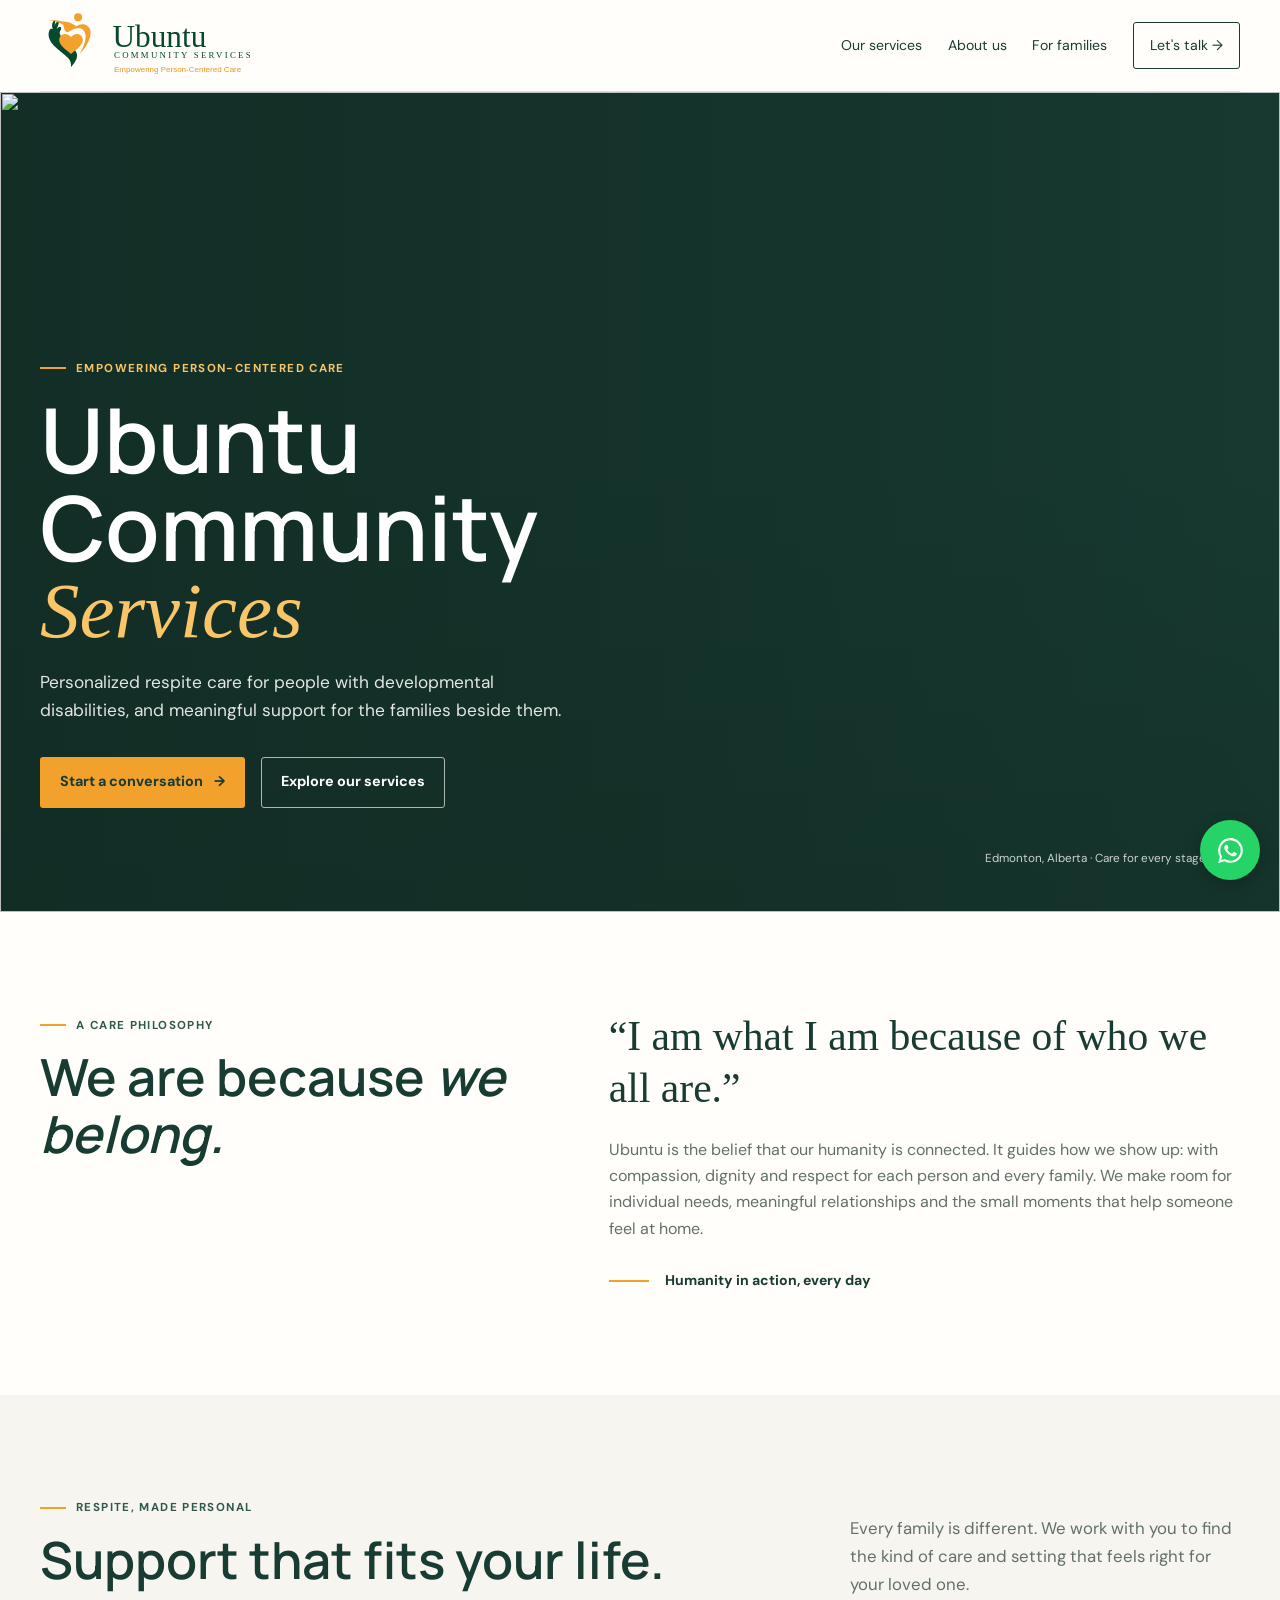
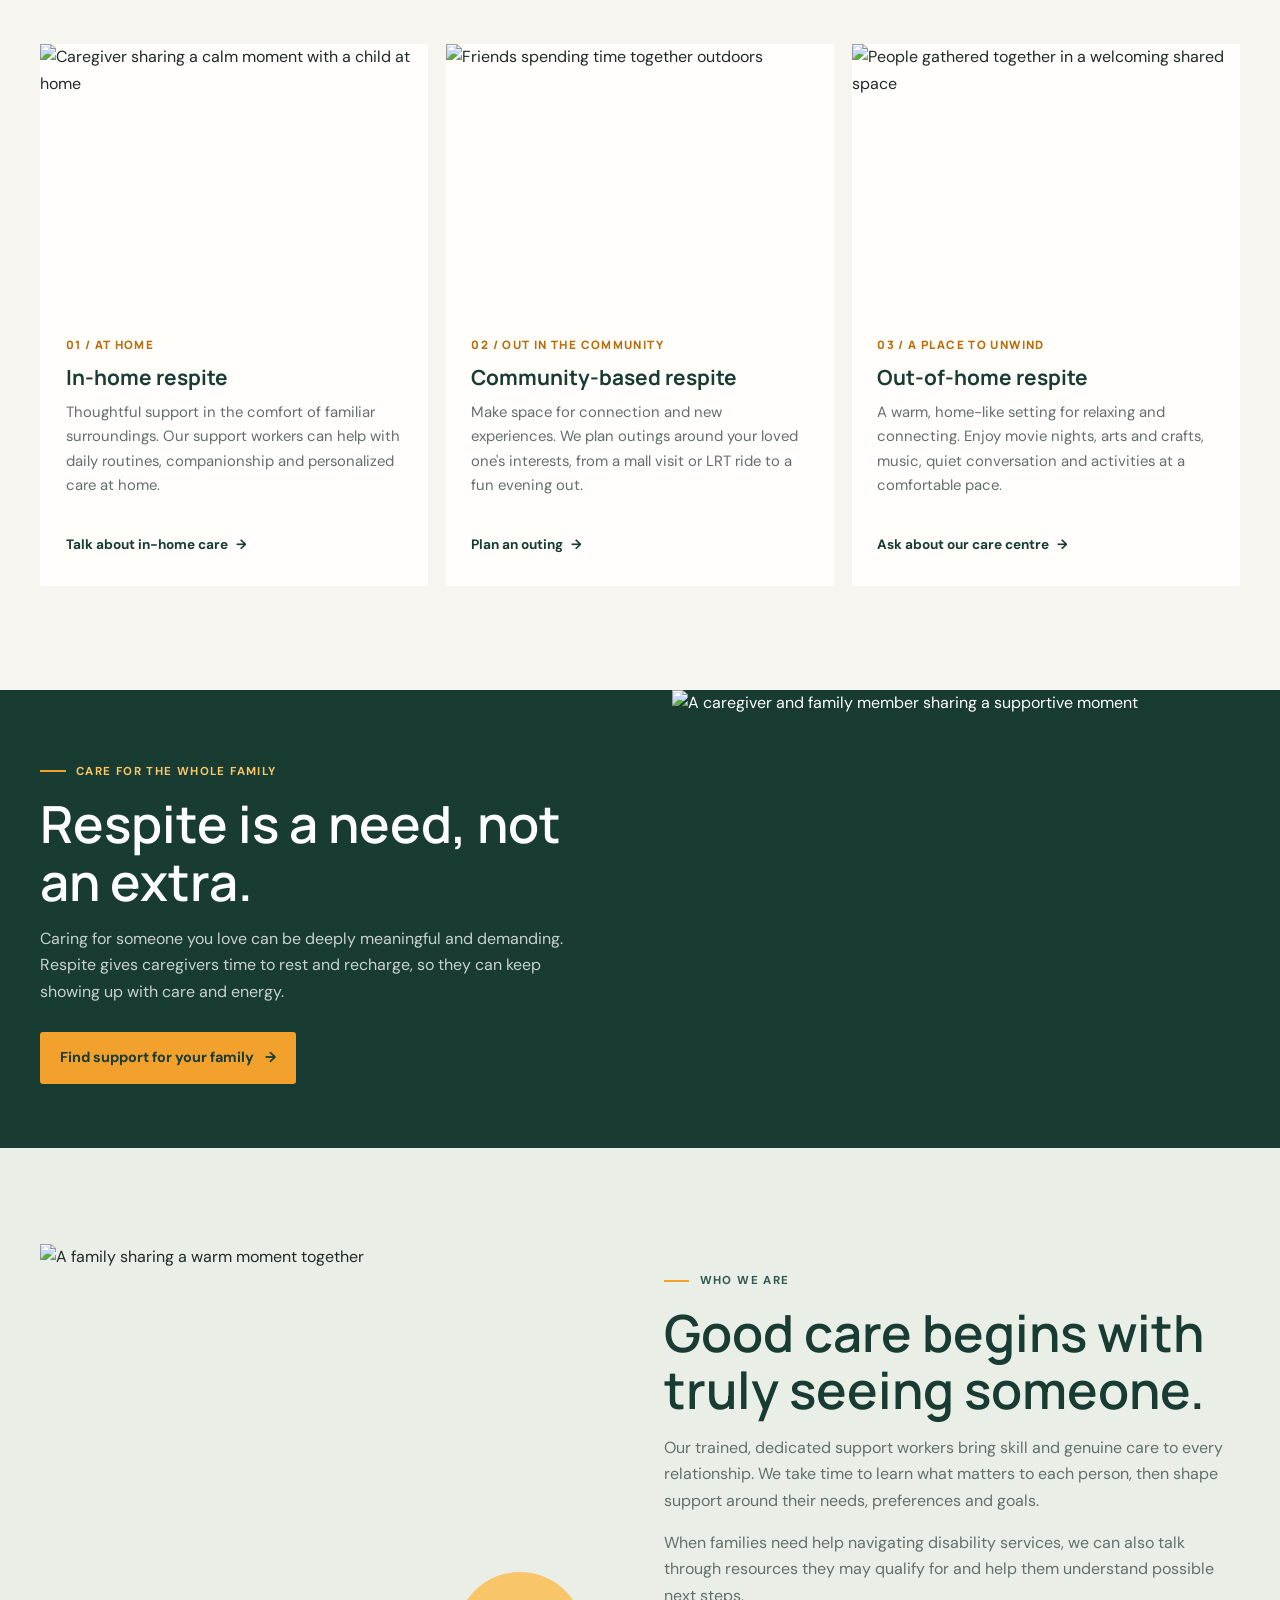
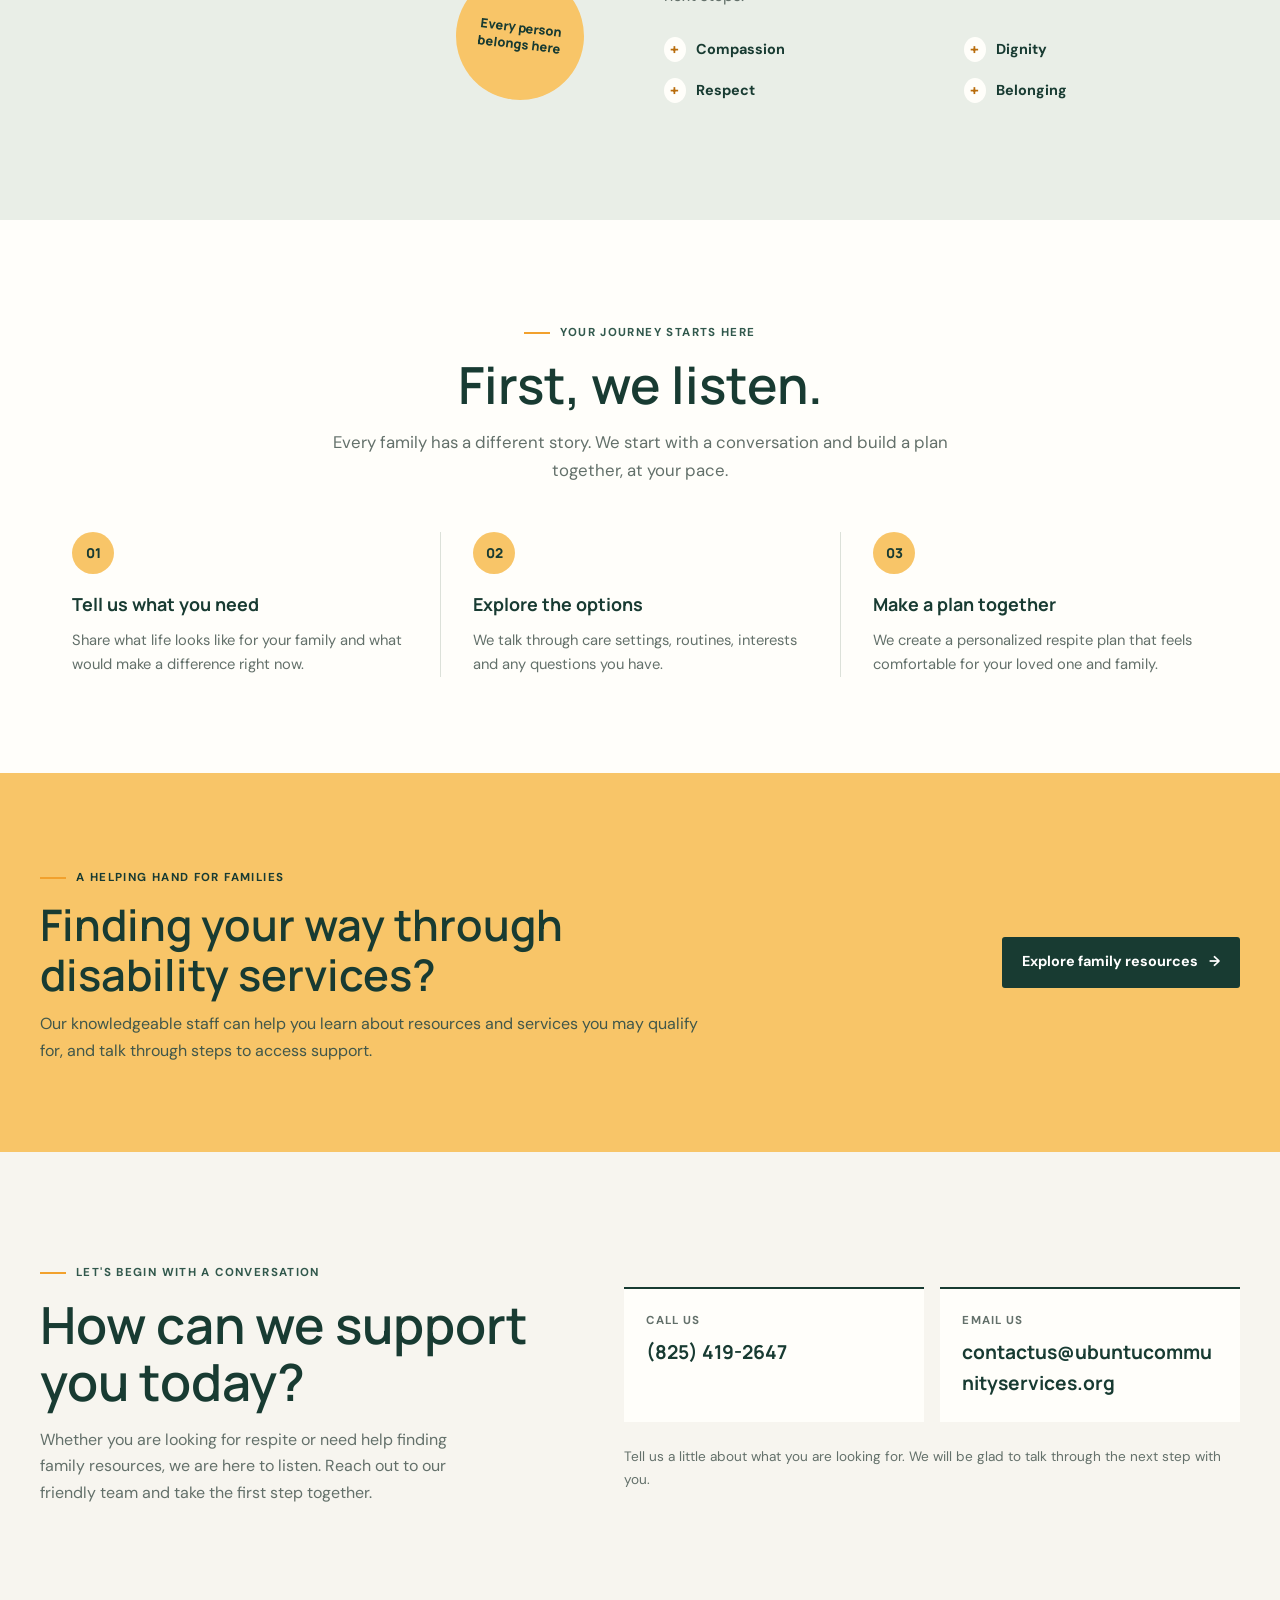
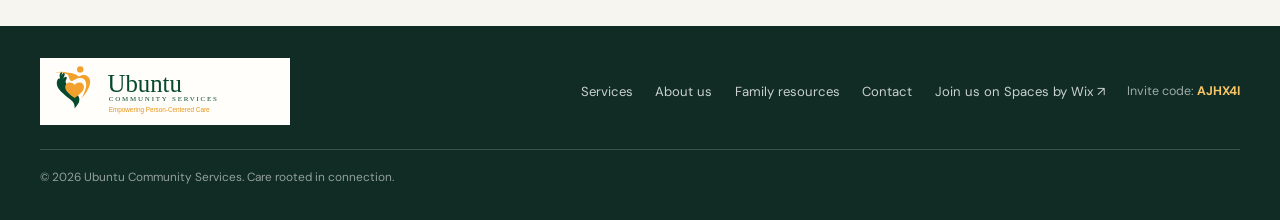
==== index.html @ 52aab772 "Updated pages & about us" ====
<!doctype html>
<html lang="en">
<head>
  <meta charset="utf-8">
  <meta name="viewport" content="width=device-width, initial-scale=1">
  <meta name="theme-color" content="#183b32">
  <meta name="description" content="Compassionate, personalized respite care for people with developmental disabilities and the families who support them. Edmonton, Alberta.">
  <title>Ubuntu Community Services | Humanity in Action</title>
  <link rel="preconnect" href="https://fonts.googleapis.com">
  <link rel="preconnect" href="https://fonts.gstatic.com" crossorigin>
  <link href="https://fonts.googleapis.com/css2?family=DM+Sans:wght@400;500;600;700&family=Manrope:wght@400;500;600;700;800&display=swap" rel="stylesheet">
  <style>
    :root {
      color-scheme: light;
      --forest: #183b32;
      --forest-soft: #31584c;
      --paper: #f7f5ef;
      --white: #fffefa;
      --ink: #202b26;
      --muted: #63706a;
      --line: #dce1d9;
      --coral: #f2a12d;
      --coral-dark: #b96d0b;
      --lime: #f8c568;
      --serif: Georgia, 'Times New Roman', serif;
      --sans: 'DM Sans', sans-serif;
      --display: 'Manrope', sans-serif;
    }

    *, *::before, *::after { box-sizing: border-box; }
    html { scroll-behavior: smooth; scroll-padding-top: 6rem; }
    body { margin: 0; background: var(--paper); color: var(--ink); font-family: var(--sans); font-size: 16px; line-height: 1.65; }
    img { display: block; width: 100%; }
    a { color: inherit; }
    button, a { -webkit-tap-highlight-color: transparent; }
    button { font: inherit; }
    :focus-visible { outline: 3px solid var(--coral); outline-offset: 4px; }
    .skip-link { position: fixed; z-index: 20; top: 1rem; left: 1rem; padding: .7rem 1rem; transform: translateY(-160%); background: var(--white); color: var(--forest); }
    .skip-link:focus { transform: translateY(0); }
    .wrap { width: min(1200px, calc(100% - 3rem)); margin-inline: auto; }
    .eyebrow { display: inline-flex; align-items: center; gap: .65rem; color: var(--forest-soft); font-size: .72rem; font-weight: 700; letter-spacing: .12em; text-transform: uppercase; }
    .eyebrow::before { width: 1.6rem; height: 2px; background: var(--coral); content: ''; }
    .section-title { max-width: 760px; margin: .85rem 0 1rem; color: var(--forest); font-family: var(--display); font-size: clamp(2rem, 4vw, 3.35rem); font-weight: 600; line-height: 1.12; }
    .section-intro { max-width: 640px; margin: 0; color: var(--muted); font-size: 1.05rem; }

    .site-header { position: relative; z-index: 5; background: var(--white); color: var(--forest); }
    .header-inner { display: flex; min-height: 92px; align-items: center; justify-content: space-between; gap: 2rem; border-bottom: 1px solid var(--line); }
    .brand { display: inline-flex; align-items: center; color: var(--forest); text-decoration: none; }
    .brand-logo { display: block; width: min(290px, 42vw); height: auto; }
    .nav { display: flex; align-items: center; gap: clamp(1rem, 2vw, 2rem); }
    .nav a { color: var(--forest); font-size: .88rem; text-decoration: none; transition: color .2s ease; }
    .nav a:hover { color: var(--coral-dark); }
    .nav .nav-cta { padding: .68rem 1rem; border: 1px solid var(--forest); border-radius: 3px; color: var(--forest); }
    .nav .nav-cta:hover { border-color: var(--coral-dark); color: var(--coral-dark); }
    .menu-toggle { display: none; width: 44px; height: 44px; border: 1px solid var(--forest); border-radius: 3px; background: transparent; color: var(--forest); cursor: pointer; }

    .hero { position: relative; display: flex; min-height: 720px; min-height: min(820px, 100svh); align-items: flex-end; overflow: hidden; background: var(--forest); color: white; }
    .hero::before { position: absolute; inset: 0; background: linear-gradient(90deg, rgb(17 43 35 / 82%) 0%, rgb(17 43 35 / 53%) 48%, rgb(17 43 35 / 12%) 100%), linear-gradient(0deg, rgb(17 43 35 / 38%), transparent 55%); content: ''; }
    .hero-image { position: absolute; inset: 0; width: 100%; height: 100%; object-fit: cover; object-position: center 38%; }
    .hero-content { position: relative; z-index: 1; width: min(1200px, calc(100% - 3rem)); margin: 0 auto; padding: 11rem 0 6.5rem; }
    .hero .eyebrow { color: var(--lime); }
    .hero h1 { max-width: 790px; margin: 1.05rem 0 1.1rem; font-family: var(--display); font-size: clamp(3.2rem, 7vw, 6.5rem); font-weight: 600; line-height: .99; }
    .hero h1 span { display: block; color: var(--lime); font-family: var(--serif); font-size: .88em; font-weight: 400; font-style: italic; }
    .hero-copy { max-width: 525px; margin: 0; color: rgb(255 255 255 / 88%); font-size: 1.08rem; }
    .hero-actions { display: flex; flex-wrap: wrap; align-items: center; gap: 1rem; margin-top: 2rem; }
    .button { display: inline-flex; min-height: 50px; align-items: center; justify-content: center; gap: .65rem; padding: .8rem 1.2rem; border: 1px solid transparent; border-radius: 3px; font-size: .9rem; font-weight: 700; text-decoration: none; transition: background .2s ease, color .2s ease, border-color .2s ease, transform .2s ease; }
    .button:hover { transform: translateY(-2px); }
    .button-primary { background: var(--coral); color: var(--forest); }
    .button-primary:hover { background: var(--coral-dark); }
    .button-outline { border-color: rgb(255 255 255 / 65%); color: white; }
    .button-outline:hover { border-color: var(--lime); color: var(--lime); }
    .button-dark { background: var(--forest); color: white; }
    .button-dark:hover { background: var(--forest-soft); }
    .hero-note { position: absolute; right: max(1.5rem, calc((100vw - 1200px) / 2)); bottom: 2rem; z-index: 1; color: rgb(255 255 255 / 78%); font-size: .73rem; }

    .belief { padding: 6rem 0 5.5rem; background: var(--white); }
    .belief-grid { display: grid; grid-template-columns: .85fr 1.15fr; align-items: start; gap: clamp(3rem, 8vw, 8rem); }
    .belief-quote { margin: .2rem 0 0; color: var(--forest); font-family: var(--serif); font-size: clamp(1.8rem, 3.25vw, 3rem); line-height: 1.24; }
    .belief-quote em { color: var(--coral-dark); font-weight: 400; }
    .belief-copy { margin: 1.4rem 0 0; color: var(--muted); }
    .belief-copy strong { color: var(--forest); }
    .belief-aside { display: flex; align-items: center; gap: 1rem; margin-top: 1.7rem; color: var(--forest); font-size: .88rem; font-weight: 700; }
    .belief-aside::before { width: 2.5rem; height: 2px; background: var(--coral); content: ''; }

    .services { padding: 6rem 0 6.5rem; }
    .services-heading { display: flex; align-items: end; justify-content: space-between; gap: 2rem; margin-bottom: 2.5rem; }
    .services-heading .section-intro { max-width: 390px; padding-bottom: .35rem; }
    .service-grid { display: grid; grid-template-columns: repeat(3, 1fr); gap: 1.1rem; }
    .service { overflow: hidden; background: var(--white); }
    .service-image { height: 260px; object-fit: cover; }
    .service-content { padding: 1.65rem 1.6rem 1.8rem; }
    .service-number { color: var(--coral-dark); font-family: var(--display); font-size: .72rem; font-weight: 800; letter-spacing: .12em; }
    .service h3 { margin: .45rem 0 .6rem; color: var(--forest); font-family: var(--display); font-size: 1.3rem; line-height: 1.25; }
    .service p { min-height: 7.2rem; margin: 0; color: var(--muted); font-size: .93rem; }
    .service-link { display: inline-flex; align-items: center; gap: .5rem; margin-top: 1.2rem; color: var(--forest); font-size: .85rem; font-weight: 700; text-decoration: none; }
    .service-link:hover { color: var(--coral-dark); }

    .caregiver-band { position: relative; overflow: hidden; background: var(--forest); color: white; }
    .caregiver-grid { display: grid; min-height: 380px; grid-template-columns: 1fr 1fr; align-items: center; gap: 4rem; }
    .caregiver-copy { padding: 4rem 0; }
    .caregiver-copy .eyebrow { color: var(--lime); }
    .caregiver-copy h2 { max-width: 560px; margin: .9rem 0 1rem; font-family: var(--display); font-size: clamp(2rem, 4vw, 3.2rem); font-weight: 600; line-height: 1.12; }
    .caregiver-copy p { max-width: 525px; color: rgb(255 255 255 / 77%); }
    .caregiver-copy .button { margin-top: .7rem; }
    .caregiver-image { height: 100%; min-height: 380px; object-fit: cover; object-position: center; }

    .approach { padding: 6rem 0; background: #e9eee7; }
    .approach-grid { display: grid; grid-template-columns: .95fr 1.05fr; align-items: center; gap: clamp(3rem, 8vw, 7rem); }
    .approach-image-wrap { position: relative; min-height: 480px; }
    .approach-image { position: absolute; inset: 0; height: 100%; object-fit: cover; }
    .approach-stamp { position: absolute; right: -1.4rem; bottom: 1.5rem; display: grid; width: 128px; aspect-ratio: 1; place-items: center; border-radius: 50%; background: var(--lime); color: var(--forest); text-align: center; font-family: var(--display); font-size: .8rem; font-weight: 800; line-height: 1.35; transform: rotate(7deg); }
    .approach-copy > p { color: var(--muted); }
    .values-list { display: grid; grid-template-columns: 1fr 1fr; gap: 1rem 1.5rem; margin: 1.75rem 0 0; padding: 0; list-style: none; }
    .values-list li { display: flex; align-items: center; gap: .65rem; color: var(--forest); font-size: .9rem; font-weight: 700; }
    .values-list li::before { display: grid; width: 22px; aspect-ratio: 1; flex: 0 0 22px; place-items: center; border-radius: 50%; background: var(--white); color: var(--coral-dark); content: '+'; font-size: .95rem; }

    .journey { padding: 6rem 0; background: var(--white); }
    .journey-heading { max-width: 660px; margin: 0 auto 3rem; text-align: center; }
    .journey-heading .eyebrow { justify-content: center; }
    .journey-heading .section-title, .journey-heading .section-intro { margin-inline: auto; }
    .steps { display: grid; grid-template-columns: repeat(3, 1fr); }
    .step { padding: 0 2rem; border-left: 1px solid var(--line); }
    .step:first-child { border-left: 0; }
    .step-number { display: grid; width: 42px; aspect-ratio: 1; place-items: center; border-radius: 50%; background: var(--lime); color: var(--forest); font-family: var(--display); font-size: .85rem; font-weight: 800; }
    .step h3 { margin: 1rem 0 .5rem; color: var(--forest); font-family: var(--display); font-size: 1.12rem; }
    .step p { margin: 0; color: var(--muted); font-size: .92rem; }

    .resources { padding: 5.5rem 0; background: var(--lime); }
    .resources-inner { display: grid; grid-template-columns: 1fr auto; align-items: center; gap: 3rem; }
    .resources .eyebrow { color: var(--forest); }
    .resources h2 { max-width: 670px; margin: .8rem 0 .65rem; color: var(--forest); font-family: var(--display); font-size: clamp(1.9rem, 3.4vw, 2.8rem); font-weight: 600; line-height: 1.16; }
    .resources p { max-width: 680px; margin: 0; color: #41574a; }
    .resources .button { white-space: nowrap; background: var(--forest); color: white; }
    .resources .button:hover { background: var(--forest-soft); }

    .contact { padding: 6.5rem 0; background: var(--paper); }
    .contact-grid { display: grid; grid-template-columns: .9fr 1.1fr; gap: 5rem; }
    .contact-copy p { max-width: 430px; color: var(--muted); }
    .contact-copy .section-title { max-width: 530px; }
    .contact-details { display: grid; grid-template-columns: 1fr 1fr; gap: 1rem; align-content: center; }
    .contact-item { padding: 1.4rem; border-top: 2px solid var(--forest); background: var(--white); }
    .contact-item span { display: block; margin-bottom: .4rem; color: var(--muted); font-size: .72rem; font-weight: 700; letter-spacing: .1em; text-transform: uppercase; }
    .contact-item a { color: var(--forest); font-family: var(--display); font-size: clamp(1rem, 2vw, 1.2rem); font-weight: 700; text-decoration: none; overflow-wrap: anywhere; }
    .contact-item a:hover { color: var(--coral-dark); }
    .contact-note { grid-column: 1 / -1; margin: .5rem 0 0; color: var(--muted); font-size: .85rem; }

    .whatsapp-float { position: fixed; right: max(1.25rem, env(safe-area-inset-right)); bottom: max(1.25rem, env(safe-area-inset-bottom)); z-index: 10; display: grid; width: 60px; aspect-ratio: 1; place-items: center; border-radius: 50%; background: #25d366; color: #fff; box-shadow: 0 4px 16px rgb(0 0 0 / 22%); transition: transform .2s ease, background .2s ease; }
    .whatsapp-float:hover { transform: translateY(-3px); background: #1fb85a; }
    .whatsapp-float svg { width: 31px; height: 31px; }

    .footer { padding: 2rem 0; background: #102c25; color: rgb(255 255 255 / 78%); }
    .footer-inner { display: flex; align-items: center; justify-content: space-between; gap: 2rem; }
    .footer .brand-logo { width: 250px; padding: 5px 10px; background: var(--white); }
    .footer-links { display: flex; flex-wrap: wrap; gap: 1.4rem; }
    .footer-links a { color: rgb(255 255 255 / 78%); font-size: .82rem; text-decoration: none; }
    .footer-links a:hover { color: var(--lime); }
    .invite-code { color: rgb(255 255 255 / 60%); font-size: .78rem; }
    .invite-code strong { color: var(--lime); font-weight: 700; }
    .copyright { margin: 1.5rem 0 0; padding-top: 1.1rem; border-top: 1px solid rgb(255 255 255 / 18%); color: rgb(255 255 255 / 55%); font-size: .74rem; }

    @media (max-width: 850px) {
      .header-inner { min-height: 76px; }
      .brand-logo { width: min(250px, 65vw); }
      .menu-toggle { display: inline-grid; place-items: center; }
      .nav { position: absolute; top: 76px; right: 1.5rem; left: 1.5rem; display: none; align-items: stretch; gap: 0; padding: .5rem 1rem; background: var(--forest); box-shadow: 0 14px 25px rgb(0 0 0 / 20%); }
      .nav.is-open { display: flex; flex-direction: column; }
      .nav a { padding: .85rem .35rem; border-bottom: 1px solid rgb(255 255 255 / 14%); color: rgb(255 255 255 / 90%); }
      .nav .nav-cta { margin: .7rem 0; border-color: rgb(255 255 255 / 60%); color: var(--white); text-align: center; }
      .hero { min-height: 690px; min-height: min(780px, 92svh); }
      .hero::before { background: linear-gradient(90deg, rgb(17 43 35 / 78%) 0%, rgb(17 43 35 / 40%) 100%), linear-gradient(0deg, rgb(17 43 35 / 46%), transparent 68%); }
      .belief-grid, .approach-grid, .contact-grid { grid-template-columns: 1fr; gap: 2.5rem; }
      .belief { padding: 4.5rem 0; }
      .service-image { height: 210px; }
      .service-content { padding: 1.25rem; }
      .service p { min-height: 9rem; }
      .caregiver-grid { gap: 2.5rem; }
      .approach-image-wrap { min-height: 420px; margin-right: 1rem; }
      .resources-inner { grid-template-columns: 1fr; gap: 1.5rem; }
      .resources .button { justify-self: start; }
      .contact-grid { gap: 1.2rem; }
    }
    @media (max-width: 620px) {
      .wrap, .hero-content { width: min(100% - 2rem, 1200px); }
      .hero { min-height: 700px; min-height: min(760px, 92svh); }
      .hero-image { object-position: 58% center; }
      .hero-content { padding: 9rem 0 6.5rem; }
      .hero h1 { font-size: clamp(3.1rem, 15vw, 5rem); }
      .hero-copy { max-width: 420px; font-size: 1rem; }
      .hero-note { right: 1rem; bottom: 1rem; max-width: 45%; text-align: right; }
      .services, .approach, .journey, .contact { padding: 4.5rem 0; }
      .services-heading { display: block; margin-bottom: 1.75rem; }
      .services-heading .section-intro { margin-top: .75rem; }
      .service-grid { grid-template-columns: 1fr; gap: 1rem; }
      .service { display: grid; grid-template-columns: 38% 1fr; }
      .service-image { height: 100%; min-height: 250px; }
      .service-content { padding: 1.15rem; }
      .service p { min-height: 0; font-size: .88rem; }
      .service-link { margin-top: .8rem; }
      .caregiver-grid { grid-template-columns: 1fr; gap: 0; }
      .caregiver-copy { padding: 4rem 0 2.5rem; }
      .caregiver-image { min-height: 260px; max-height: 340px; }
      .approach-image-wrap { min-height: 340px; }
      .approach-stamp { right: -.65rem; width: 104px; font-size: .7rem; }
      .values-list { gap: .85rem; }
      .steps { grid-template-columns: 1fr; gap: 1.5rem; }
      .step { display: grid; grid-template-columns: 42px 1fr; column-gap: 1rem; padding: 0; border: 0; }
      .step-number { grid-row: span 2; }
      .step h3 { margin: .1rem 0 .3rem; }
      .step p { grid-column: 2; }
      .journey-heading { margin-bottom: 2rem; text-align: left; }
      .journey-heading .eyebrow { justify-content: flex-start; }
      .journey-heading .section-title, .journey-heading .section-intro { margin-inline: 0; }
      .resources { padding: 4rem 0; }
      .contact-details { grid-template-columns: 1fr; }
      .contact-note { grid-column: auto; }
      .footer-inner { align-items: flex-start; flex-direction: column; gap: 1.25rem; }
      .footer-links { gap: .8rem 1.1rem; }
    }
    @media (max-width: 390px) {
      .service { grid-template-columns: 1fr; }
      .service-image { height: 190px; min-height: 0; }
      .hero-actions { align-items: stretch; flex-direction: column; }
      .hero-actions .button { width: 100%; }
    }
    @media (prefers-reduced-motion: reduce) {
      *, *::before, *::after { scroll-behavior: auto !important; animation-duration: .01ms !important; animation-iteration-count: 1 !important; transition-duration: .01ms !important; }
    }
  </style>
</head>
<body>
  <a class="skip-link" href="#main">Skip to content</a>
  <header class="site-header">
    <div class="wrap header-inner">
      <a class="brand" href="#top" aria-label="Ubuntu Community Services home">
        <img class="brand-logo" src="ubuntu-logo.svg" alt="">
      </a>
      <button class="menu-toggle" type="button" aria-expanded="false" aria-controls="primary-nav" aria-label="Open navigation menu">
        <svg width="20" height="20" viewBox="0 0 20 20" fill="none" aria-hidden="true"><path d="M3 5h14M3 10h14M3 15h14" stroke="currentColor" stroke-width="1.7" stroke-linecap="round"/></svg>
      </button>
      <nav class="nav" id="primary-nav" aria-label="Main navigation">
        <a href="services.html">Our services</a>
        <a href="about.html">About us</a>
        <a href="families.html">For families</a>
        <a class="nav-cta" href="contact.html">Let's talk <span aria-hidden="true">&rarr;</span></a>
      </nav>
    </div>
  </header>

  <main id="main">
    <section class="hero" id="top" aria-labelledby="hero-title">
      <img class="hero-image" src="https://images.unsplash.com/photo-1544005313-94ddf0286df2?auto=format&amp;fit=crop&amp;w=2200&amp;q=88" alt="" fetchpriority="high">
      <div class="hero-content">
        <span class="eyebrow">Empowering Person-Centered Care</span>
        <h1 id="hero-title">Ubuntu Community <span>Services</span></h1>
        <p class="hero-copy">Personalized respite care for people with developmental disabilities, and meaningful support for the families beside them.</p>
        <div class="hero-actions">
          <a class="button button-primary" href="contact.html">Start a conversation <span aria-hidden="true">&rarr;</span></a>
          <a class="button button-outline" href="services.html">Explore our services</a>
        </div>
      </div>
      <p class="hero-note">Edmonton, Alberta &middot; Care for every stage of life</p>
    </section>

    <section class="belief" aria-labelledby="belief-title">
      <div class="wrap belief-grid">
        <div>
          <span class="eyebrow">A care philosophy</span>
          <h2 class="section-title" id="belief-title">We are because <em>we belong.</em></h2>
        </div>
        <div>
          <p class="belief-quote">“I am what I am because of who we all are.”</p>
          <p class="belief-copy">Ubuntu is the belief that our humanity is connected. It guides how we show up: with compassion, dignity and respect for each person and every family. We make room for individual needs, meaningful relationships and the small moments that help someone feel at home.</p>
          <p class="belief-aside">Humanity in action, every day</p>
        </div>
      </div>
    </section>

    <section class="services" id="services" aria-labelledby="services-title">
      <div class="wrap">
        <div class="services-heading">
          <div>
            <span class="eyebrow">Respite, made personal</span>
            <h2 class="section-title" id="services-title">Support that fits your life.</h2>
          </div>
          <p class="section-intro">Every family is different. We work with you to find the kind of care and setting that feels right for your loved one.</p>
        </div>
        <div class="service-grid">
          <article class="service">
            <img class="service-image" src="https://images.unsplash.com/photo-1542810634-71277d95dcbb?auto=format&amp;fit=crop&amp;w=900&amp;q=82" alt="Caregiver sharing a calm moment with a child at home" loading="lazy">
            <div class="service-content">
              <span class="service-number">01 / AT HOME</span>
              <h3>In-home respite</h3>
              <p>Thoughtful support in the comfort of familiar surroundings. Our support workers can help with daily routines, companionship and personalized care at home.</p>
              <a class="service-link" href="contact.html">Talk about in-home care <span aria-hidden="true">&rarr;</span></a>
            </div>
          </article>
          <article class="service">
            <img class="service-image" src="https://images.unsplash.com/photo-1529156069898-49953e39b3ac?auto=format&amp;fit=crop&amp;w=900&amp;q=82" alt="Friends spending time together outdoors" loading="lazy">
            <div class="service-content">
              <span class="service-number">02 / OUT IN THE COMMUNITY</span>
              <h3>Community-based respite</h3>
              <p>Make space for connection and new experiences. We plan outings around your loved one's interests, from a mall visit or LRT ride to a fun evening out.</p>
              <a class="service-link" href="contact.html">Plan an outing <span aria-hidden="true">&rarr;</span></a>
            </div>
          </article>
          <article class="service">
            <img class="service-image" src="https://images.unsplash.com/photo-1511632765486-a01980e01a18?auto=format&amp;fit=crop&amp;w=900&amp;q=82" alt="People gathered together in a welcoming shared space" loading="lazy">
            <div class="service-content">
              <span class="service-number">03 / A PLACE TO UNWIND</span>
              <h3>Out-of-home respite</h3>
              <p>A warm, home-like setting for relaxing and connecting. Enjoy movie nights, arts and crafts, music, quiet conversation and activities at a comfortable pace.</p>
              <a class="service-link" href="contact.html">Ask about our care centre <span aria-hidden="true">&rarr;</span></a>
            </div>
          </article>
        </div>
      </div>
    </section>

    <section class="caregiver-band" aria-labelledby="caregiver-title">
      <div class="wrap caregiver-grid">
        <div class="caregiver-copy">
          <span class="eyebrow">Care for the whole family</span>
          <h2 id="caregiver-title">Respite is a need, not an extra.</h2>
          <p>Caring for someone you love can be deeply meaningful and demanding. Respite gives caregivers time to rest and recharge, so they can keep showing up with care and energy.</p>
          <a class="button button-primary" href="families.html">Find support for your family <span aria-hidden="true">&rarr;</span></a>
        </div>
        <img class="caregiver-image" src="https://images.unsplash.com/photo-1516302752625-fcc3c50ae61f?auto=format&amp;fit=crop&amp;w=1100&amp;q=85" alt="A caregiver and family member sharing a supportive moment" loading="lazy">
      </div>
    </section>

    <section class="approach" id="approach" aria-labelledby="approach-title">
      <div class="wrap approach-grid">
        <div class="approach-image-wrap">
          <img class="approach-image" src="https://images.unsplash.com/photo-1516627145497-ae6968895b74?auto=format&amp;fit=crop&amp;w=1000&amp;q=85" alt="A family sharing a warm moment together" loading="lazy">
          <div class="approach-stamp" aria-hidden="true">Every person<br>belongs here</div>
        </div>
        <div class="approach-copy">
          <span class="eyebrow">Who we are</span>
          <h2 class="section-title" id="approach-title">Good care begins with truly seeing someone.</h2>
          <p>Our trained, dedicated support workers bring skill and genuine care to every relationship. We take time to learn what matters to each person, then shape support around their needs, preferences and goals.</p>
          <p>When families need help navigating disability services, we can also talk through resources they may qualify for and help them understand possible next steps.</p>
          <ul class="values-list">
            <li>Compassion</li>
            <li>Dignity</li>
            <li>Respect</li>
            <li>Belonging</li>
          </ul>
        </div>
      </div>
    </section>

    <section class="journey" aria-labelledby="journey-title">
      <div class="wrap">
        <div class="journey-heading">
          <span class="eyebrow">Your journey starts here</span>
          <h2 class="section-title" id="journey-title">First, we listen.</h2>
          <p class="section-intro">Every family has a different story. We start with a conversation and build a plan together, at your pace.</p>
        </div>
        <div class="steps">
          <article class="step">
            <span class="step-number">01</span>
            <h3>Tell us what you need</h3>
            <p>Share what life looks like for your family and what would make a difference right now.</p>
          </article>
          <article class="step">
            <span class="step-number">02</span>
            <h3>Explore the options</h3>
            <p>We talk through care settings, routines, interests and any questions you have.</p>
          </article>
          <article class="step">
            <span class="step-number">03</span>
            <h3>Make a plan together</h3>
            <p>We create a personalized respite plan that feels comfortable for your loved one and family.</p>
          </article>
        </div>
      </div>
    </section>

    <section class="resources" id="families" aria-labelledby="resources-title">
      <div class="wrap resources-inner">
        <div>
          <span class="eyebrow">A helping hand for families</span>
          <h2 id="resources-title">Finding your way through disability services?</h2>
          <p>Our knowledgeable staff can help you learn about resources and services you may qualify for, and talk through steps to access support.</p>
        </div>
        <a class="button" href="families.html">Explore family resources <span aria-hidden="true">&rarr;</span></a>
      </div>
    </section>

    <section class="contact" id="contact" aria-labelledby="contact-title">
      <div class="wrap contact-grid">
        <div class="contact-copy">
          <span class="eyebrow">Let's begin with a conversation</span>
          <h2 class="section-title" id="contact-title">How can we support you today?</h2>
          <p>Whether you are looking for respite or need help finding family resources, we are here to listen. Reach out to our friendly team and take the first step together.</p>
        </div>
        <div class="contact-details">
          <div class="contact-item">
            <span>Call us</span>
            <a href="tel:+18254192647">(825) 419-2647</a>
          </div>
          <div class="contact-item">
            <span>Email us</span>
            <a href="mailto:contactus@ubuntucommunityservices.org">contactus@ubuntucommunityservices.org</a>
          </div>
          <p class="contact-note">Tell us a little about what you are looking for. We will be glad to talk through the next step with you.</p>
        </div>
      </div>
    </section>
  </main>

  <footer class="footer">
    <div class="wrap">
      <div class="footer-inner">
        <a class="brand" href="index.html" aria-label="Ubuntu Community Services home">
          <img class="brand-logo" src="ubuntu-logo.svg" alt="">
        </a>
        <nav class="footer-links" aria-label="Footer navigation">
          <a href="services.html">Services</a>
          <a href="about.html">About us</a>
          <a href="families.html">Family resources</a>
          <a href="contact.html">Contact</a>
          <a href="https://wix.app/mobile.apps/b6NwbTK?ref=2_m_so" target="_blank" rel="noopener noreferrer">Join us on Spaces by Wix <span aria-hidden="true">&nearr;</span></a>
          <span class="invite-code">Invite code: <strong>AJHX4I</strong></span>
        </nav>
      </div>
      <p class="copyright">&copy; <span data-current-year>2026</span> Ubuntu Community Services. Care rooted in connection.</p>
    </div>
  </footer>

  <a class="whatsapp-float" href="https://wa.me/18254192647" target="_blank" rel="noopener noreferrer" aria-label="Chat with Ubuntu Community Services on WhatsApp" title="Chat with us on WhatsApp">
    <svg viewBox="0 0 32 32" fill="currentColor" aria-hidden="true"><path d="M16.04 3.2A12.72 12.72 0 0 0 5.1 22.42L3.3 28.8l6.53-1.71a12.8 12.8 0 0 0 6.1 1.55h.01c7.03 0 12.75-5.72 12.76-12.75A12.68 12.68 0 0 0 16.04 3.2Zm-.1 23.28a10.6 10.6 0 0 1-5.4-1.48l-.39-.23-3.88 1.02 1.04-3.78-.25-.4a10.55 10.55 0 1 1 8.88 4.87Zm5.8-7.9c-.32-.16-1.88-.93-2.17-1.04-.29-.1-.5-.16-.71.16-.21.31-.82 1.04-1 1.25-.19.21-.37.24-.69.08-.32-.16-1.34-.49-2.55-1.57-.94-.84-1.57-1.88-1.75-2.2-.18-.31-.02-.48.14-.64.14-.14.32-.37.48-.56.16-.18.21-.31.32-.53.1-.21.05-.4-.03-.56-.08-.16-.71-1.71-.98-2.35-.26-.62-.52-.53-.71-.54l-.61-.01c-.21 0-.56.08-.85.4-.29.32-1.11 1.09-1.11 2.64s1.14 3.06 1.3 3.27c.16.21 2.24 3.42 5.43 4.8.76.33 1.35.53 1.81.68.76.24 1.45.21 2 .13.61-.09 1.88-.77 2.14-1.52.26-.74.26-1.38.19-1.52-.08-.13-.29-.21-.61-.37Z"/></svg>
  </a>

  <script src="site.js" defer></script>
</body>
</html>
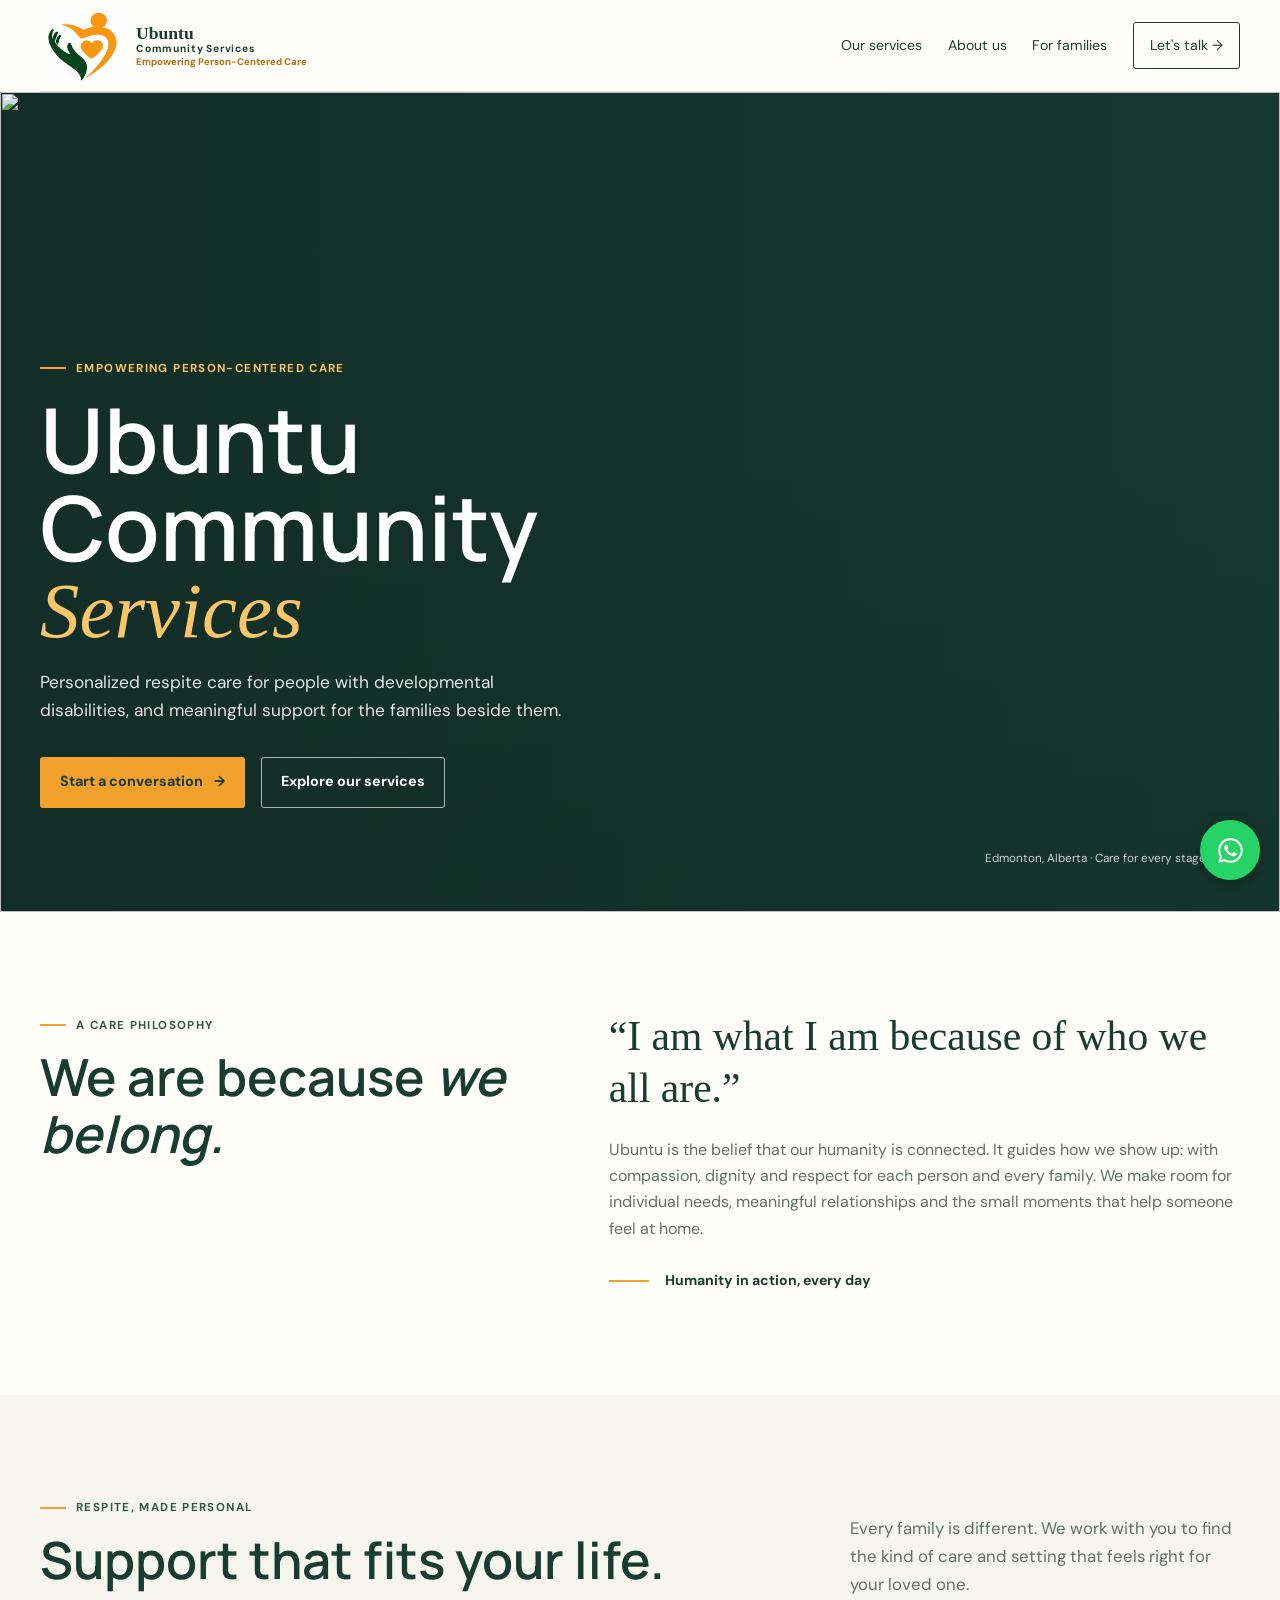
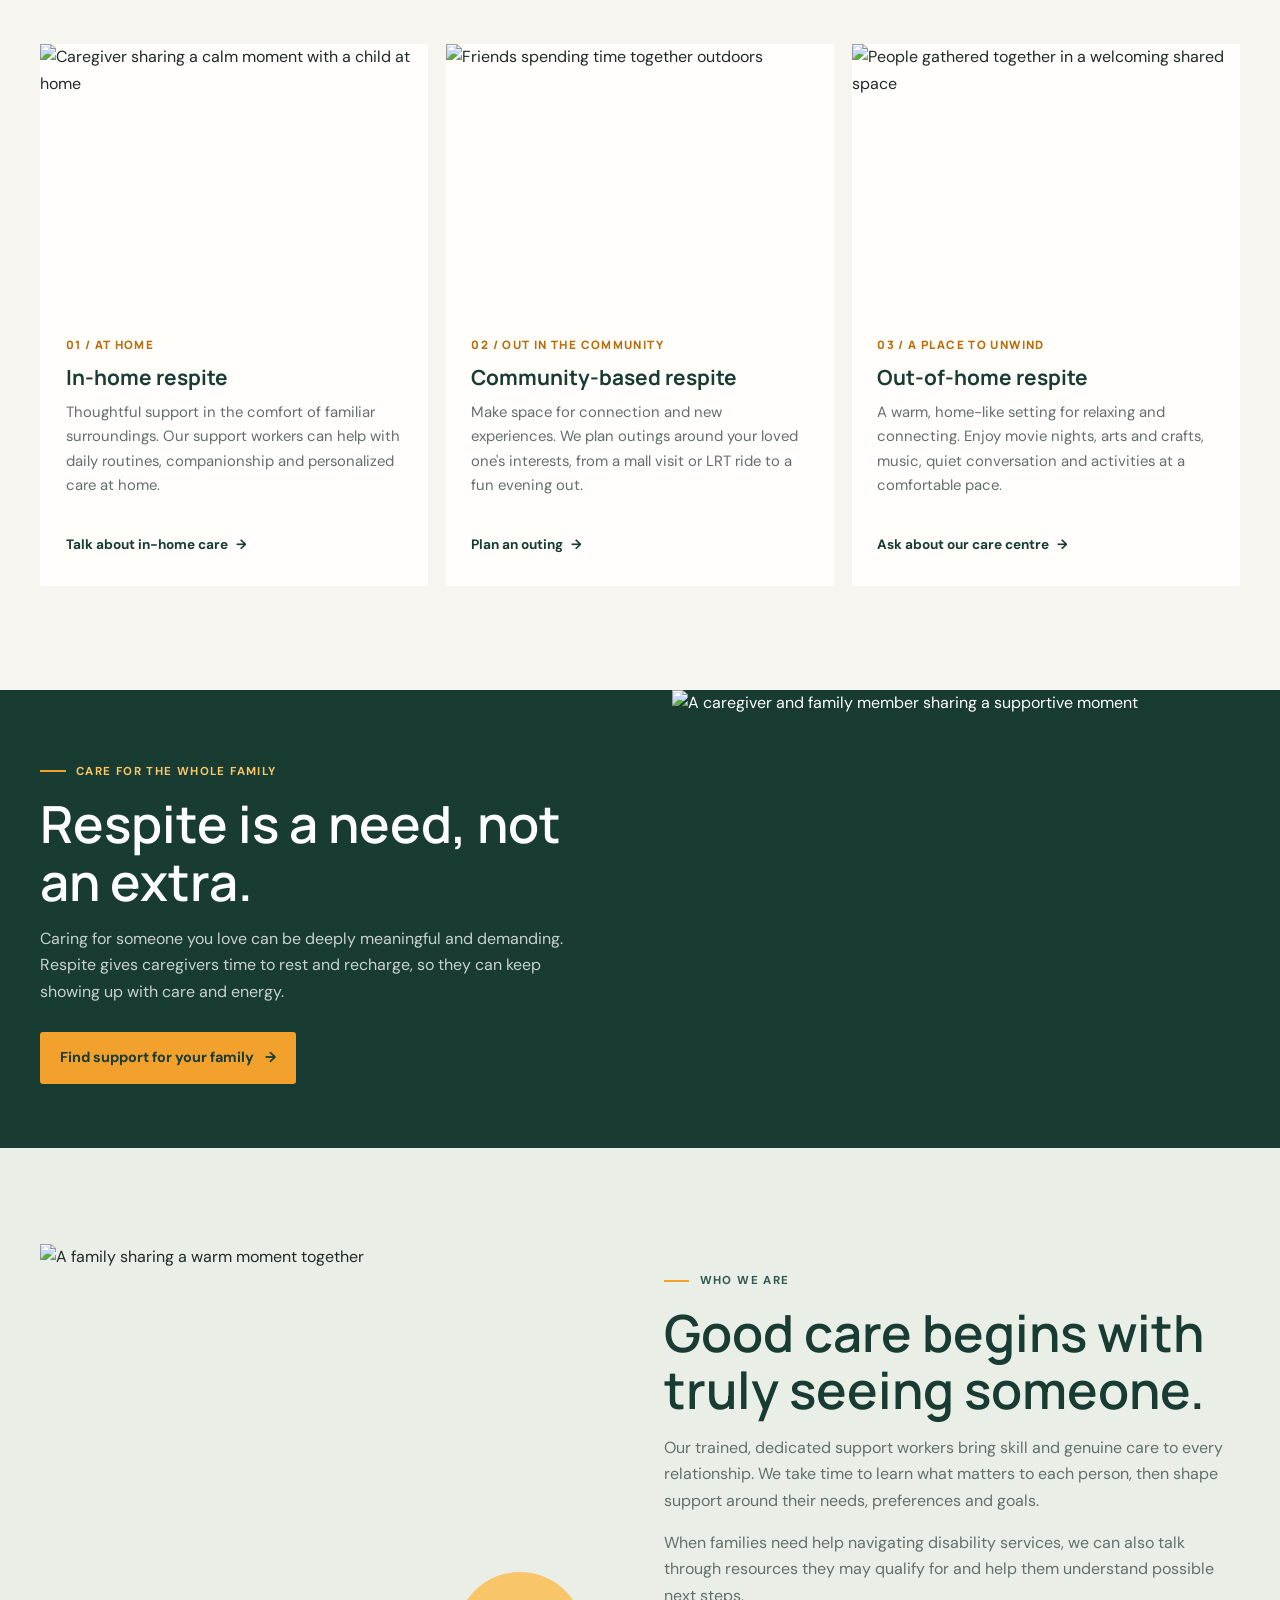
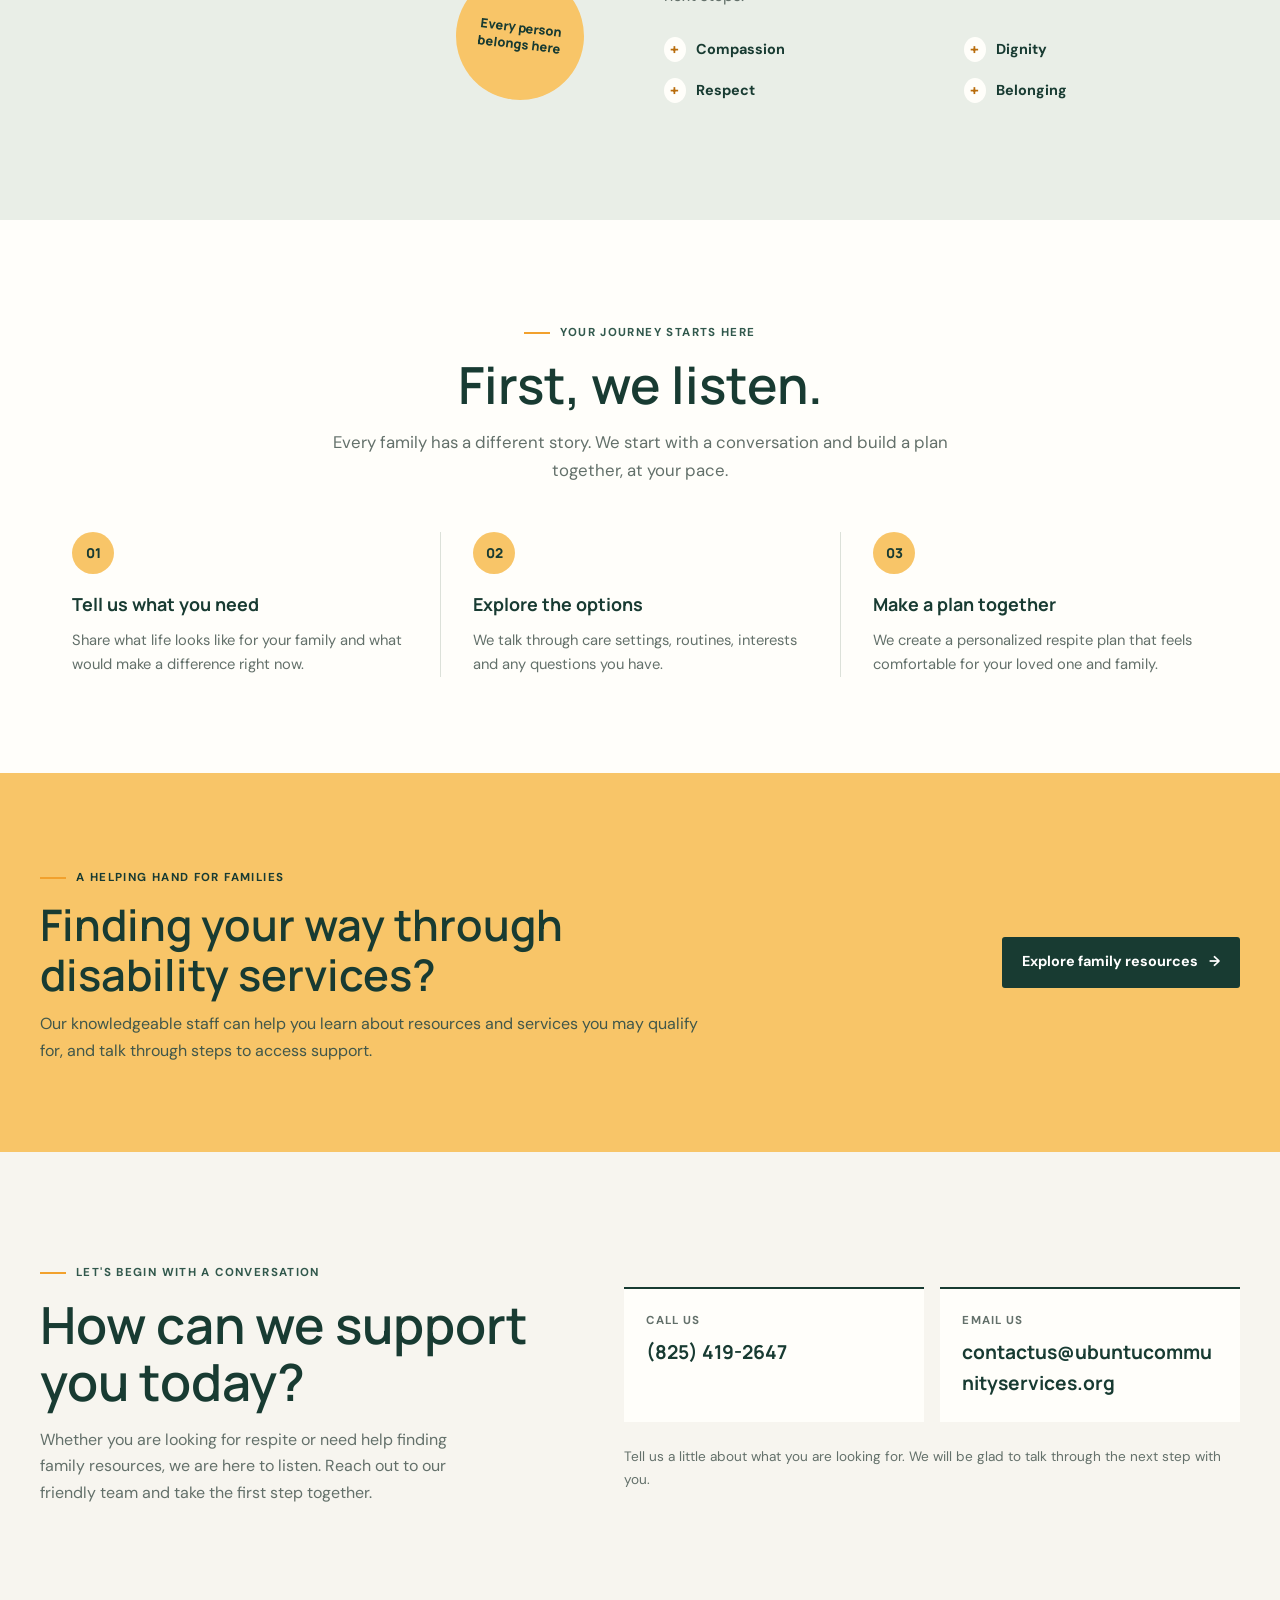
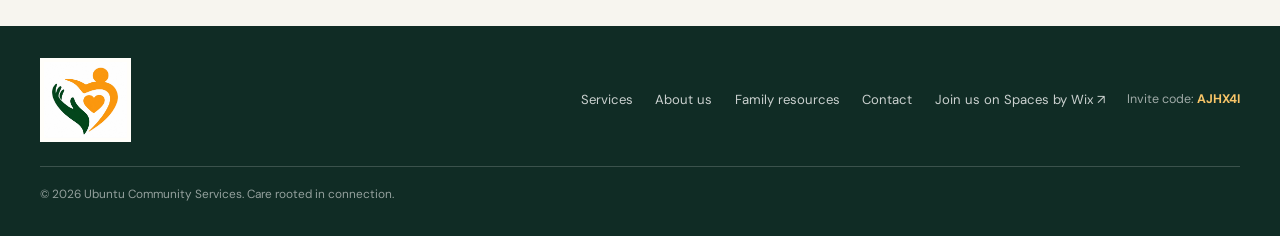
==== commit 0baec825: "Update pages and images" ====
--- a/index.html
+++ b/index.html
@@ -45,8 +45,12 @@
 
     .site-header { position: relative; z-index: 5; background: var(--white); color: var(--forest); }
     .header-inner { display: flex; min-height: 92px; align-items: center; justify-content: space-between; gap: 2rem; border-bottom: 1px solid var(--line); }
-    .brand { display: inline-flex; align-items: center; color: var(--forest); text-decoration: none; }
-    .brand-logo { display: block; width: min(290px, 42vw); height: auto; }
+    .brand { display: inline-flex; flex: 0 0 auto; align-items: center; gap: .65rem; color: var(--forest); text-decoration: none; }
+    .brand-logo { display: block; width: auto; height: 78px; max-width: 180px; object-fit: contain; }
+    .brand-copy { display: grid; gap: .1rem; line-height: 1.05; }
+    .brand-copy strong { color: var(--forest); font-family: var(--serif); font-size: 1.1rem; }
+    .brand-services { color: var(--forest); font-size: .64rem; font-weight: 700; letter-spacing: .08em; }
+    .brand-copy small { color: var(--coral-dark); font-size: .6rem; font-weight: 700; white-space: nowrap; }
     .nav { display: flex; align-items: center; gap: clamp(1rem, 2vw, 2rem); }
     .nav a { color: var(--forest); font-size: .88rem; text-decoration: none; transition: color .2s ease; }
     .nav a:hover { color: var(--coral-dark); }
@@ -150,7 +154,7 @@
 
     .footer { padding: 2rem 0; background: #102c25; color: rgb(255 255 255 / 78%); }
     .footer-inner { display: flex; align-items: center; justify-content: space-between; gap: 2rem; }
-    .footer .brand-logo { width: 250px; padding: 5px 10px; background: var(--white); }
+    .footer .brand-logo { height: 84px; max-width: 150px; padding: 4px; background: var(--white); object-fit: contain; }
     .footer-links { display: flex; flex-wrap: wrap; gap: 1.4rem; }
     .footer-links a { color: rgb(255 255 255 / 78%); font-size: .82rem; text-decoration: none; }
     .footer-links a:hover { color: var(--lime); }
@@ -159,8 +163,12 @@
     .copyright { margin: 1.5rem 0 0; padding-top: 1.1rem; border-top: 1px solid rgb(255 255 255 / 18%); color: rgb(255 255 255 / 55%); font-size: .74rem; }
 
     @media (max-width: 850px) {
-      .header-inner { min-height: 76px; }
-      .brand-logo { width: min(250px, 65vw); }
+      .header-inner { min-height: 76px; gap: .7rem; }
+      .brand-logo { height: 56px; max-width: 64px; }
+      .brand-copy { max-width: 145px; }
+      .brand-copy strong { font-size: .9rem; }
+      .brand-services { font-size: .56rem; }
+      .brand-copy small { font-size: .52rem; }
       .menu-toggle { display: inline-grid; place-items: center; }
       .nav { position: absolute; top: 76px; right: 1.5rem; left: 1.5rem; display: none; align-items: stretch; gap: 0; padding: .5rem 1rem; background: var(--forest); box-shadow: 0 14px 25px rgb(0 0 0 / 20%); }
       .nav.is-open { display: flex; flex-direction: column; }
@@ -232,7 +240,8 @@
   <header class="site-header">
     <div class="wrap header-inner">
       <a class="brand" href="#top" aria-label="Ubuntu Community Services home">
-        <img class="brand-logo" src="ubuntu-logo.svg" alt="">
+        <img class="brand-logo" src="logologo.jpeg" alt="">
+        <span class="brand-copy"><strong>Ubuntu</strong><span class="brand-services">Community Services</span><small>Empowering Person-Centered Care</small></span>
       </a>
       <button class="menu-toggle" type="button" aria-expanded="false" aria-controls="primary-nav" aria-label="Open navigation menu">
         <svg width="20" height="20" viewBox="0 0 20 20" fill="none" aria-hidden="true"><path d="M3 5h14M3 10h14M3 15h14" stroke="currentColor" stroke-width="1.7" stroke-linecap="round"/></svg>
@@ -413,7 +422,7 @@
     <div class="wrap">
       <div class="footer-inner">
         <a class="brand" href="index.html" aria-label="Ubuntu Community Services home">
-          <img class="brand-logo" src="ubuntu-logo.svg" alt="">
+          <img class="brand-logo" src="logologo.jpeg" alt="">
         </a>
         <nav class="footer-links" aria-label="Footer navigation">
           <a href="services.html">Services</a>
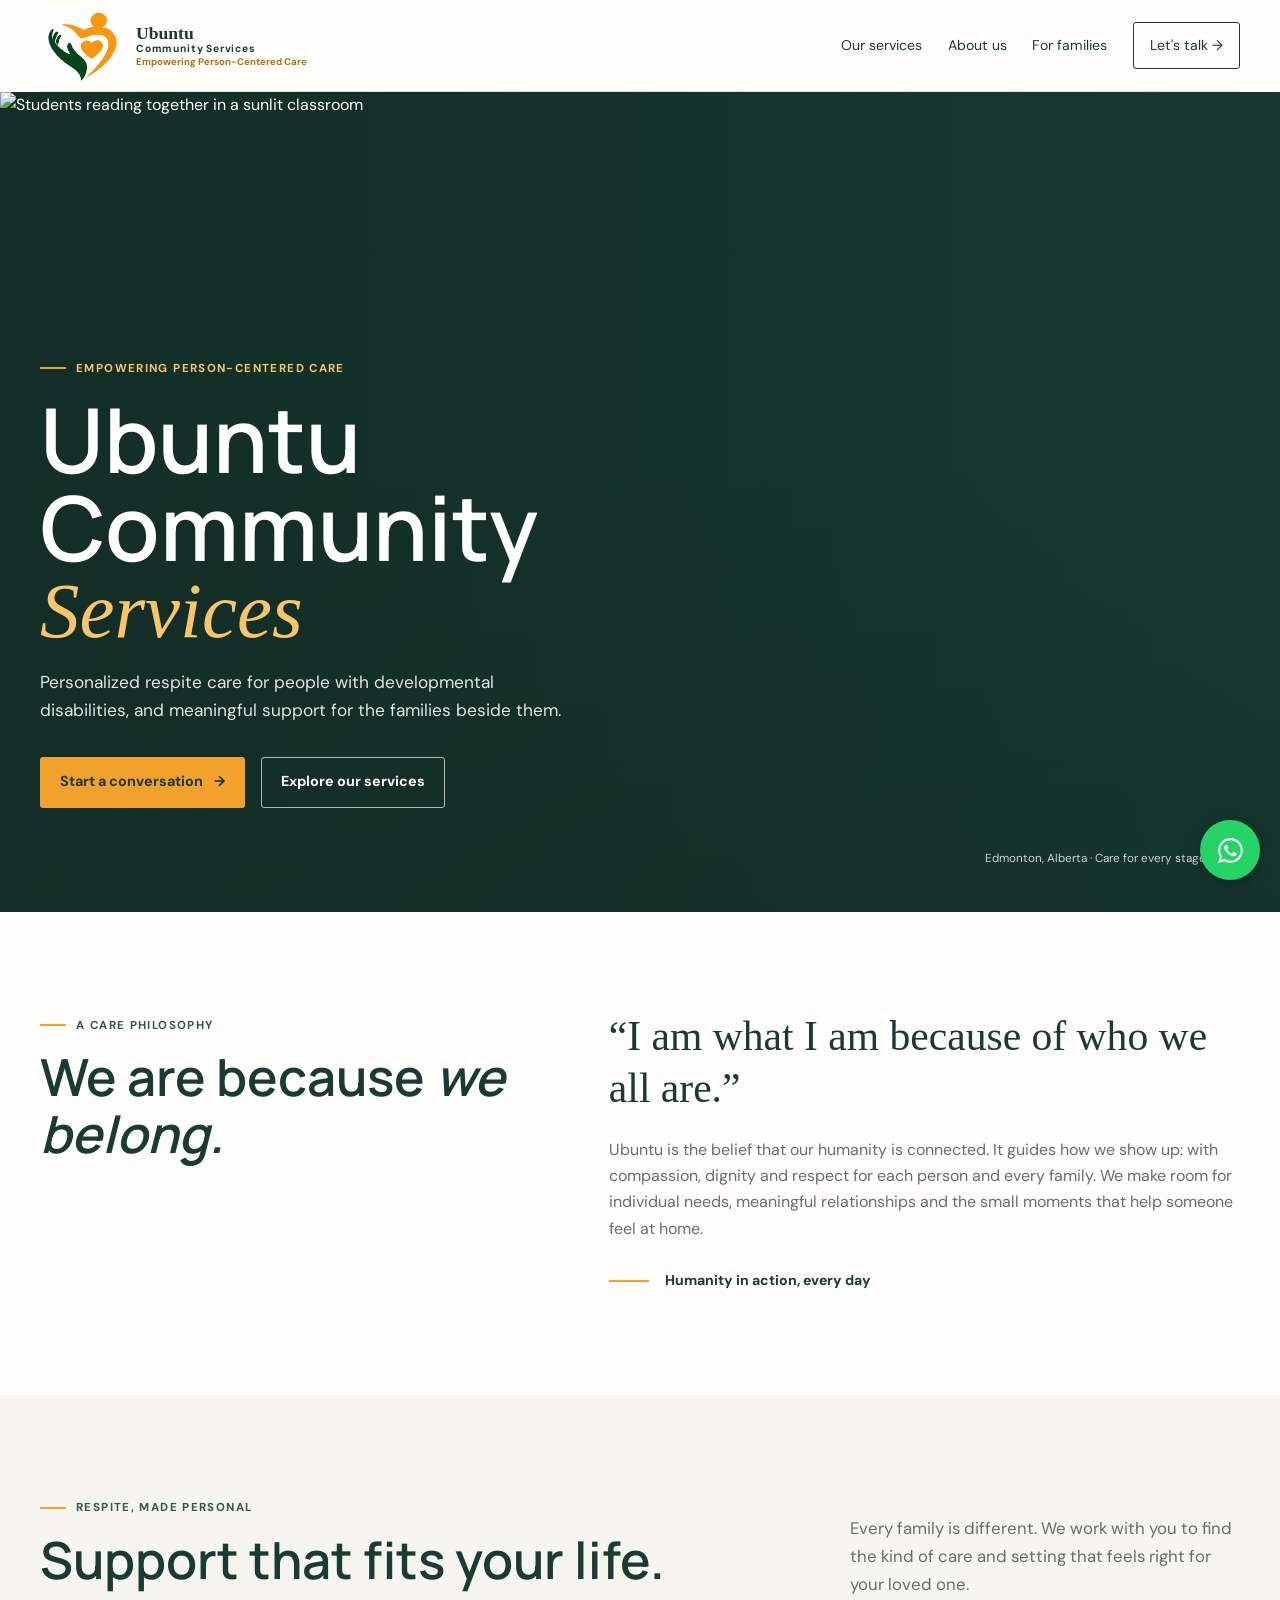
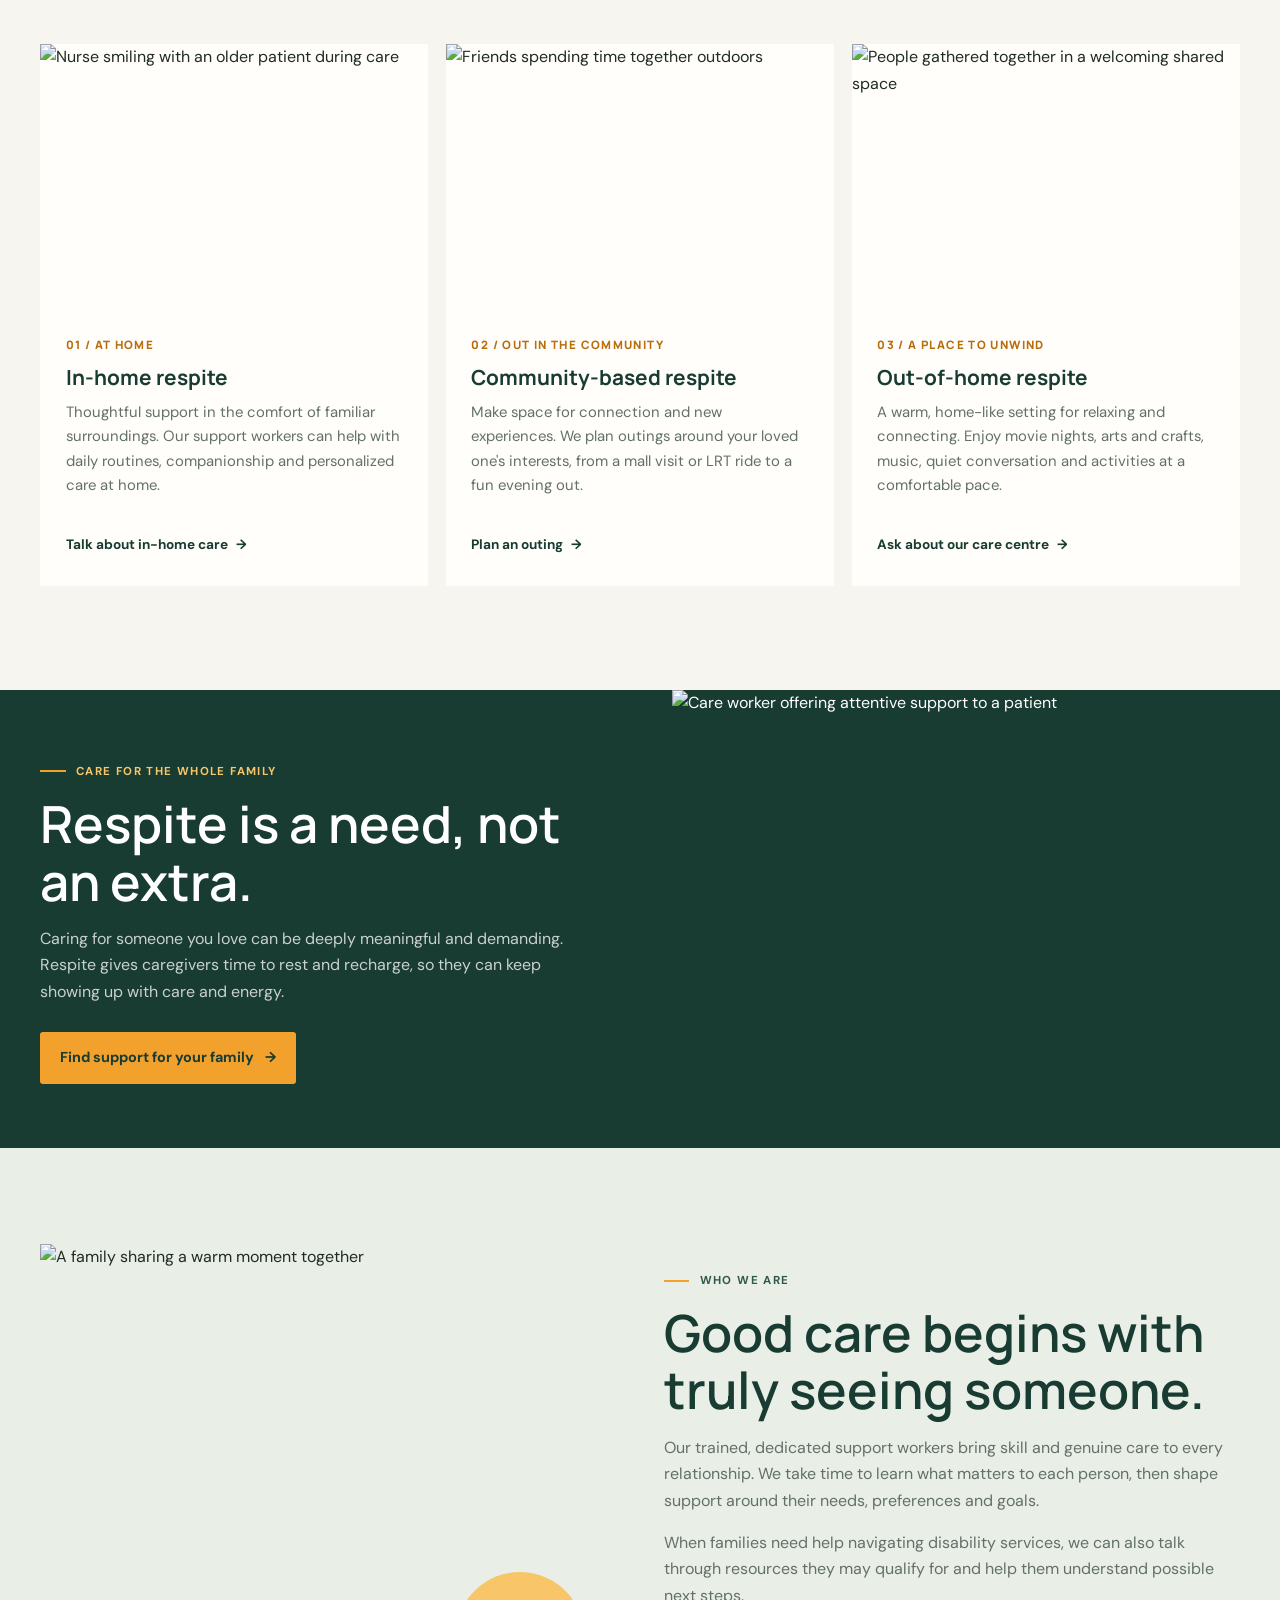
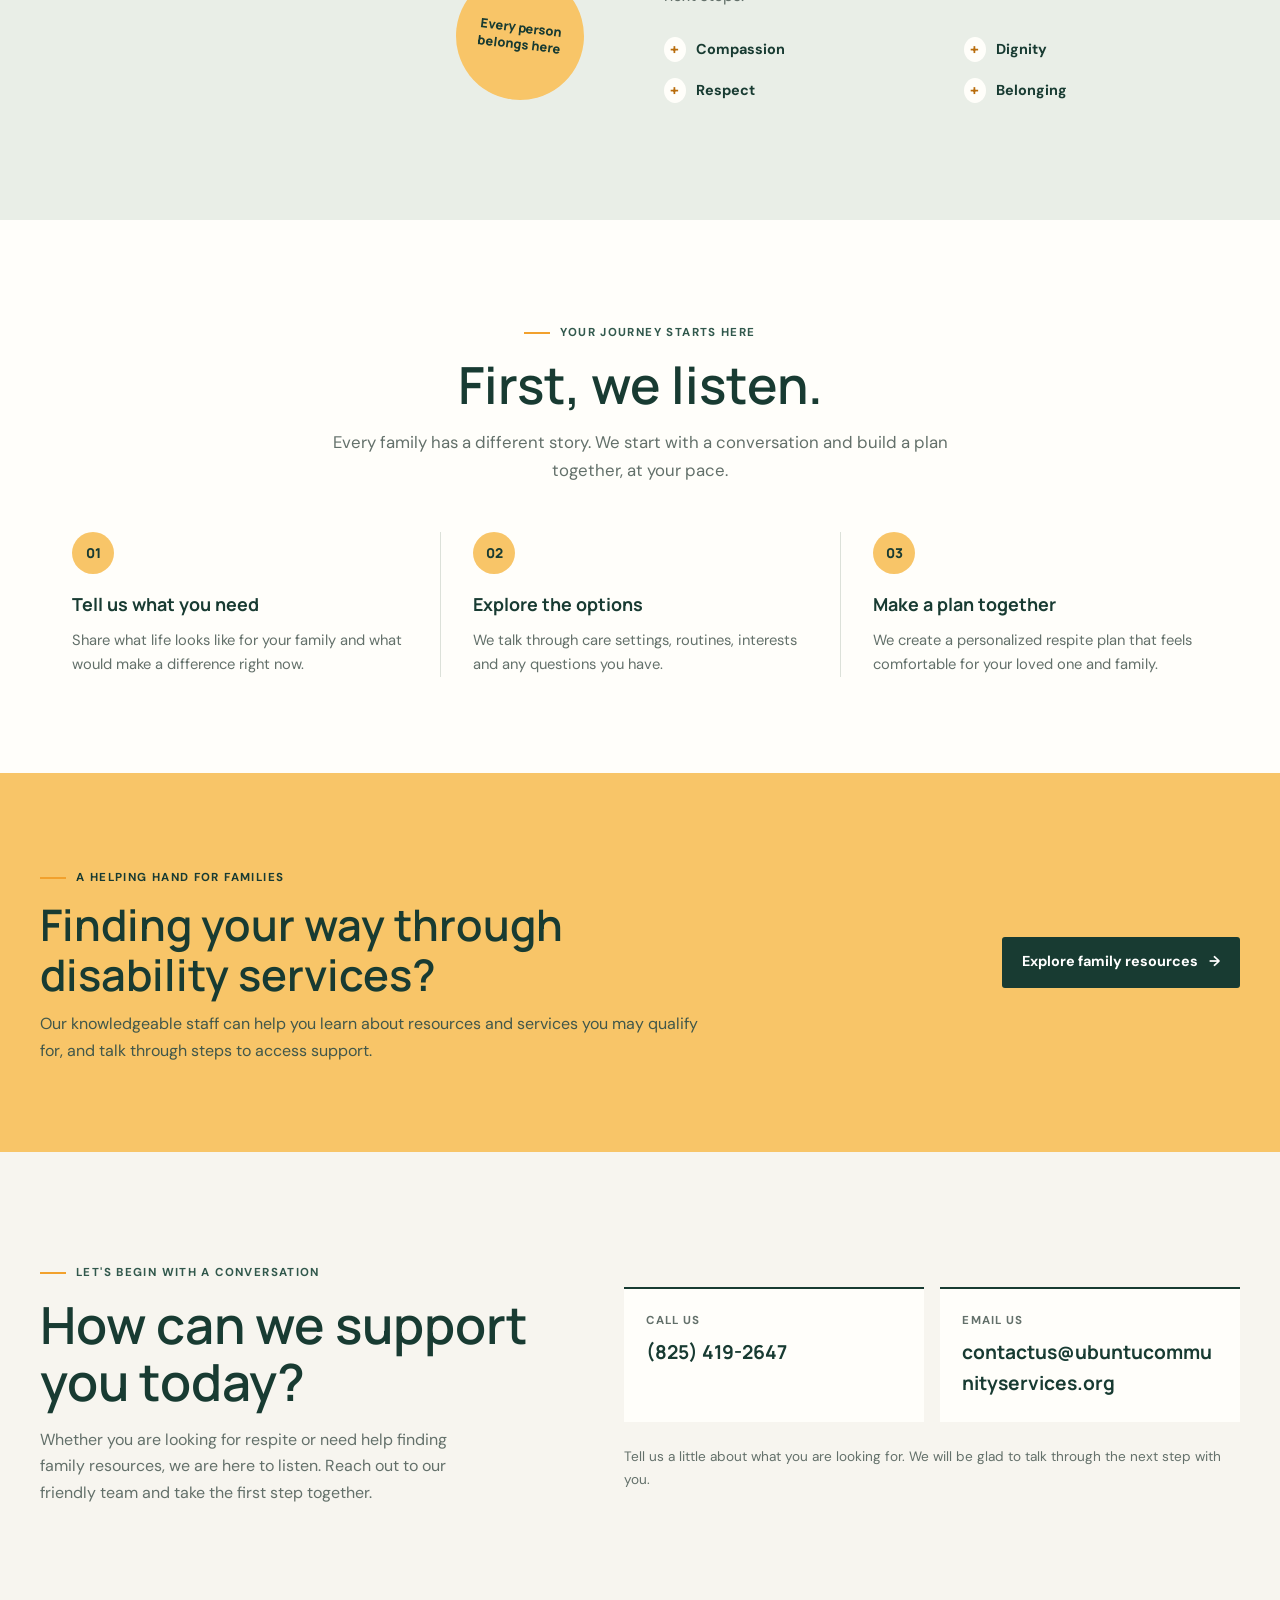
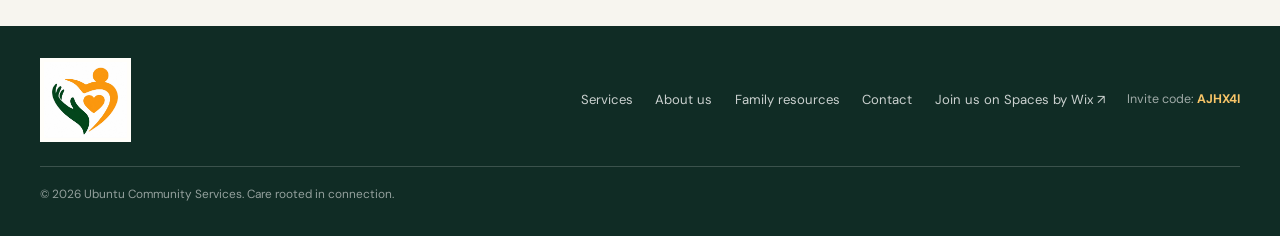
==== commit 50917bb1: "Update pages again and images" ====
--- a/index.html
+++ b/index.html
@@ -257,7 +257,7 @@
 
   <main id="main">
     <section class="hero" id="top" aria-labelledby="hero-title">
-      <img class="hero-image" src="https://images.unsplash.com/photo-1544005313-94ddf0286df2?auto=format&amp;fit=crop&amp;w=2200&amp;q=88" alt="" fetchpriority="high">
+      <img class="hero-image" src="https://images.unsplash.com/photo-1557989048-03456d01a26e?auto=format&amp;fit=crop&amp;w=2200&amp;q=85" alt="Students reading together in a sunlit classroom" fetchpriority="high">
       <div class="hero-content">
         <span class="eyebrow">Empowering Person-Centered Care</span>
         <h1 id="hero-title">Ubuntu Community <span>Services</span></h1>
@@ -295,7 +295,7 @@
         </div>
         <div class="service-grid">
           <article class="service">
-            <img class="service-image" src="https://images.unsplash.com/photo-1542810634-71277d95dcbb?auto=format&amp;fit=crop&amp;w=900&amp;q=82" alt="Caregiver sharing a calm moment with a child at home" loading="lazy">
+            <img class="service-image" src="https://images.unsplash.com/photo-1765896387387-0538bc9f997e?auto=format&amp;fit=crop&amp;w=900&amp;q=82" alt="Nurse smiling with an older patient during care" loading="lazy">
             <div class="service-content">
               <span class="service-number">01 / AT HOME</span>
               <h3>In-home respite</h3>
@@ -333,7 +333,7 @@
           <p>Caring for someone you love can be deeply meaningful and demanding. Respite gives caregivers time to rest and recharge, so they can keep showing up with care and energy.</p>
           <a class="button button-primary" href="families.html">Find support for your family <span aria-hidden="true">&rarr;</span></a>
         </div>
-        <img class="caregiver-image" src="https://images.unsplash.com/photo-1516302752625-fcc3c50ae61f?auto=format&amp;fit=crop&amp;w=1100&amp;q=85" alt="A caregiver and family member sharing a supportive moment" loading="lazy">
+        <img class="caregiver-image" src="https://images.unsplash.com/photo-1765896387387-0538bc9f997e?auto=format&amp;fit=crop&amp;w=1100&amp;q=85" alt="Care worker offering attentive support to a patient" loading="lazy">
       </div>
     </section>
 
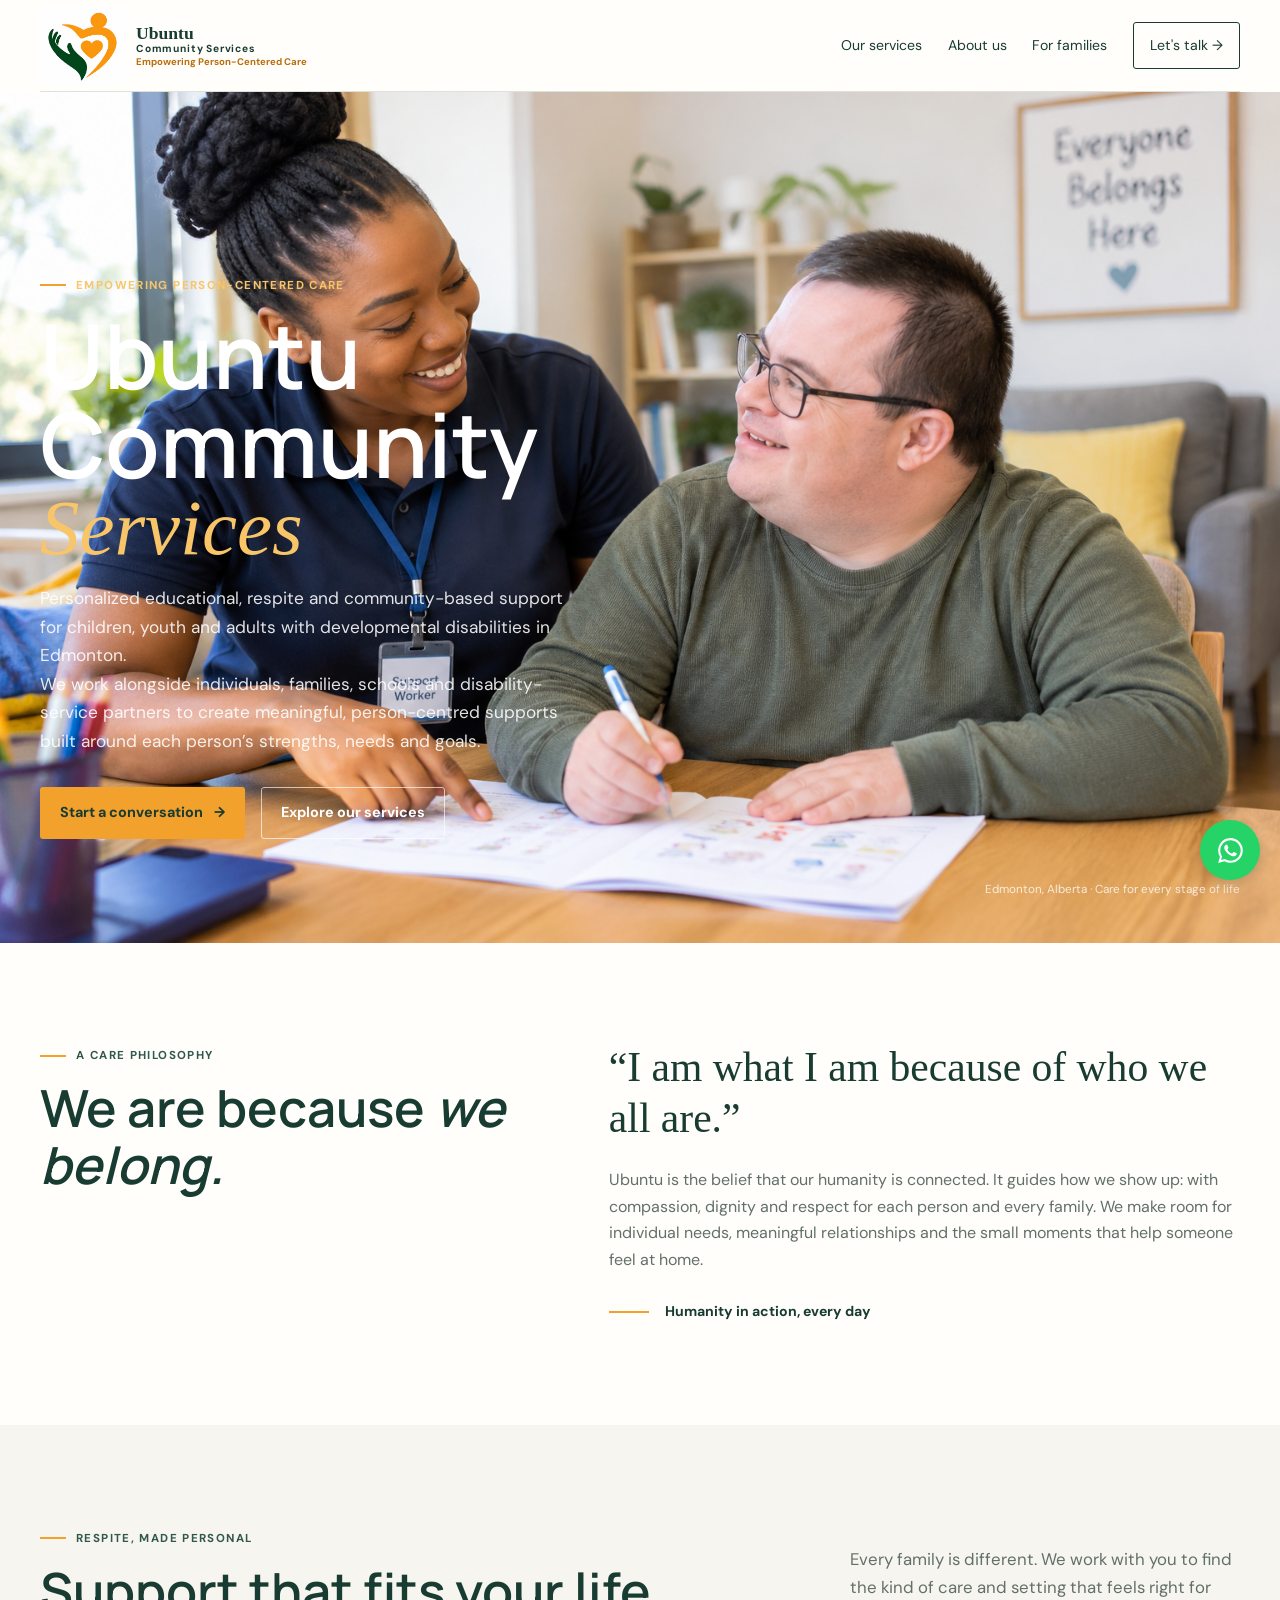
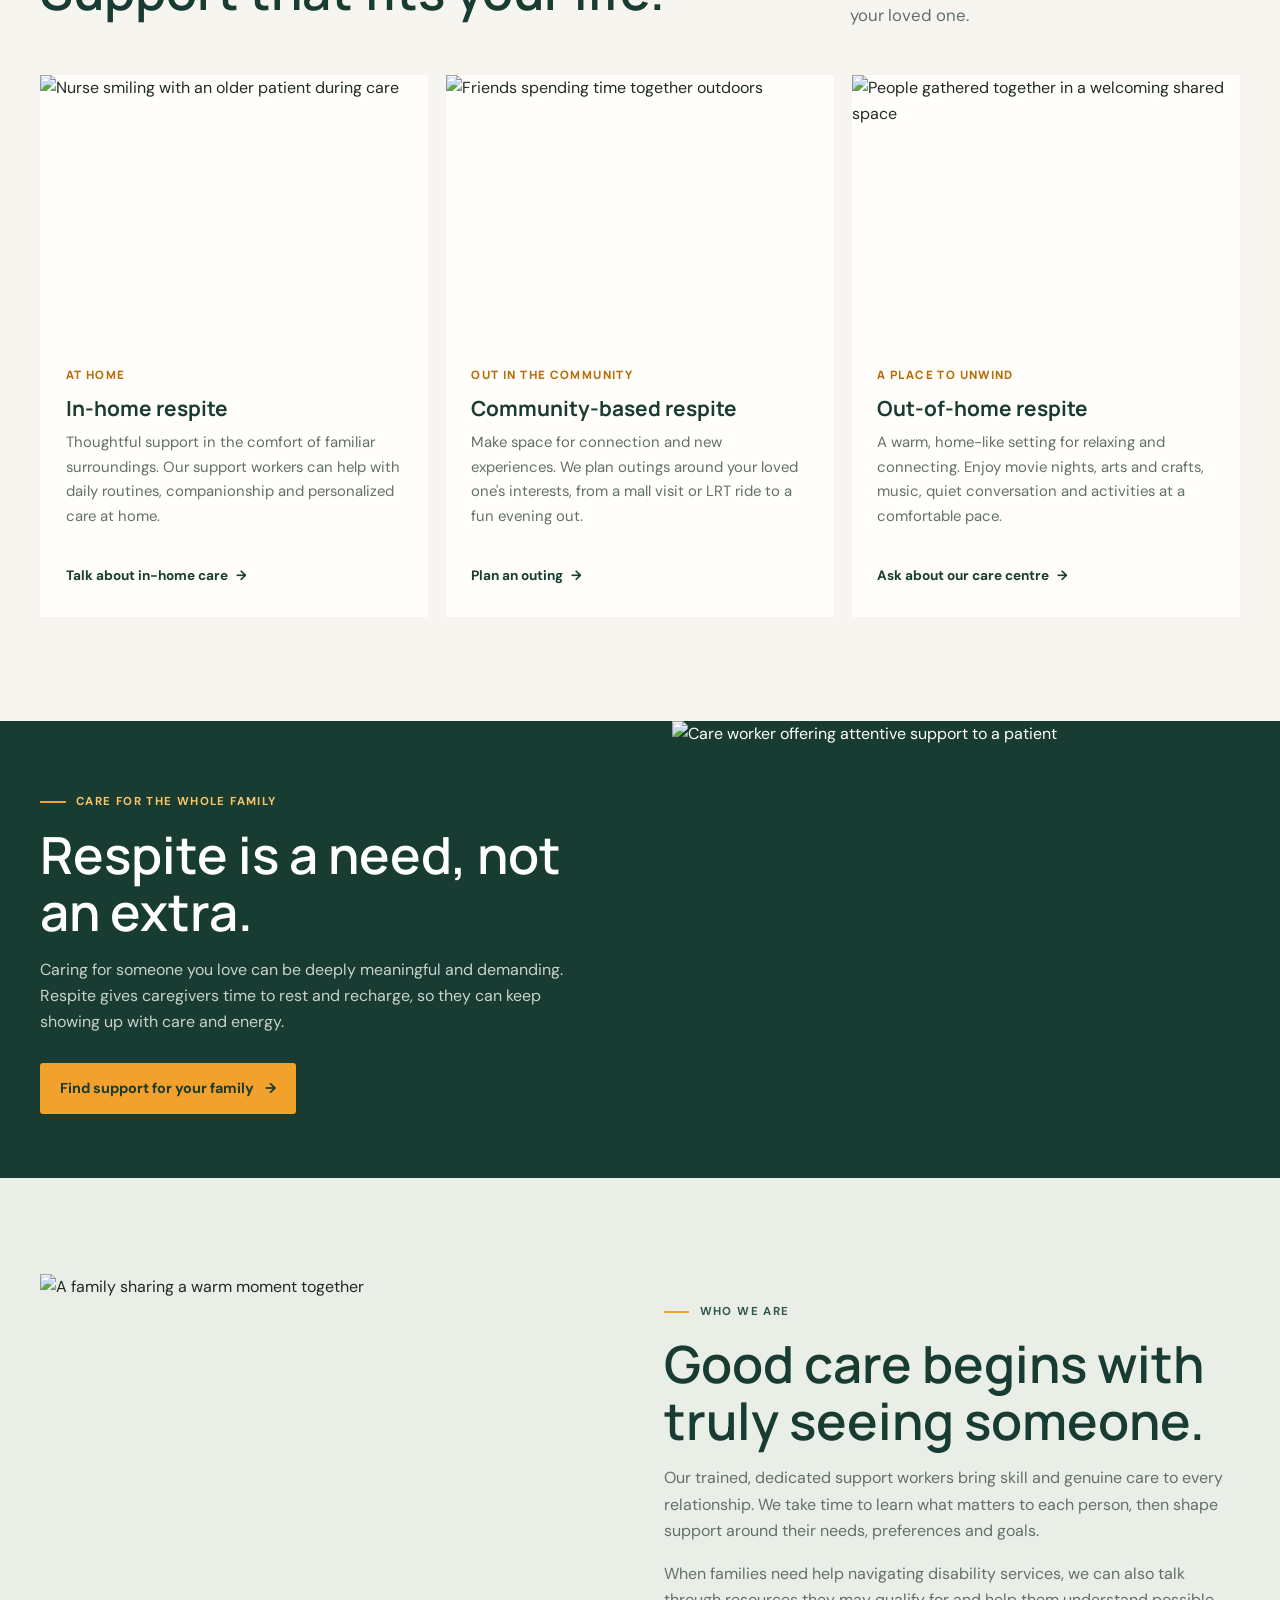
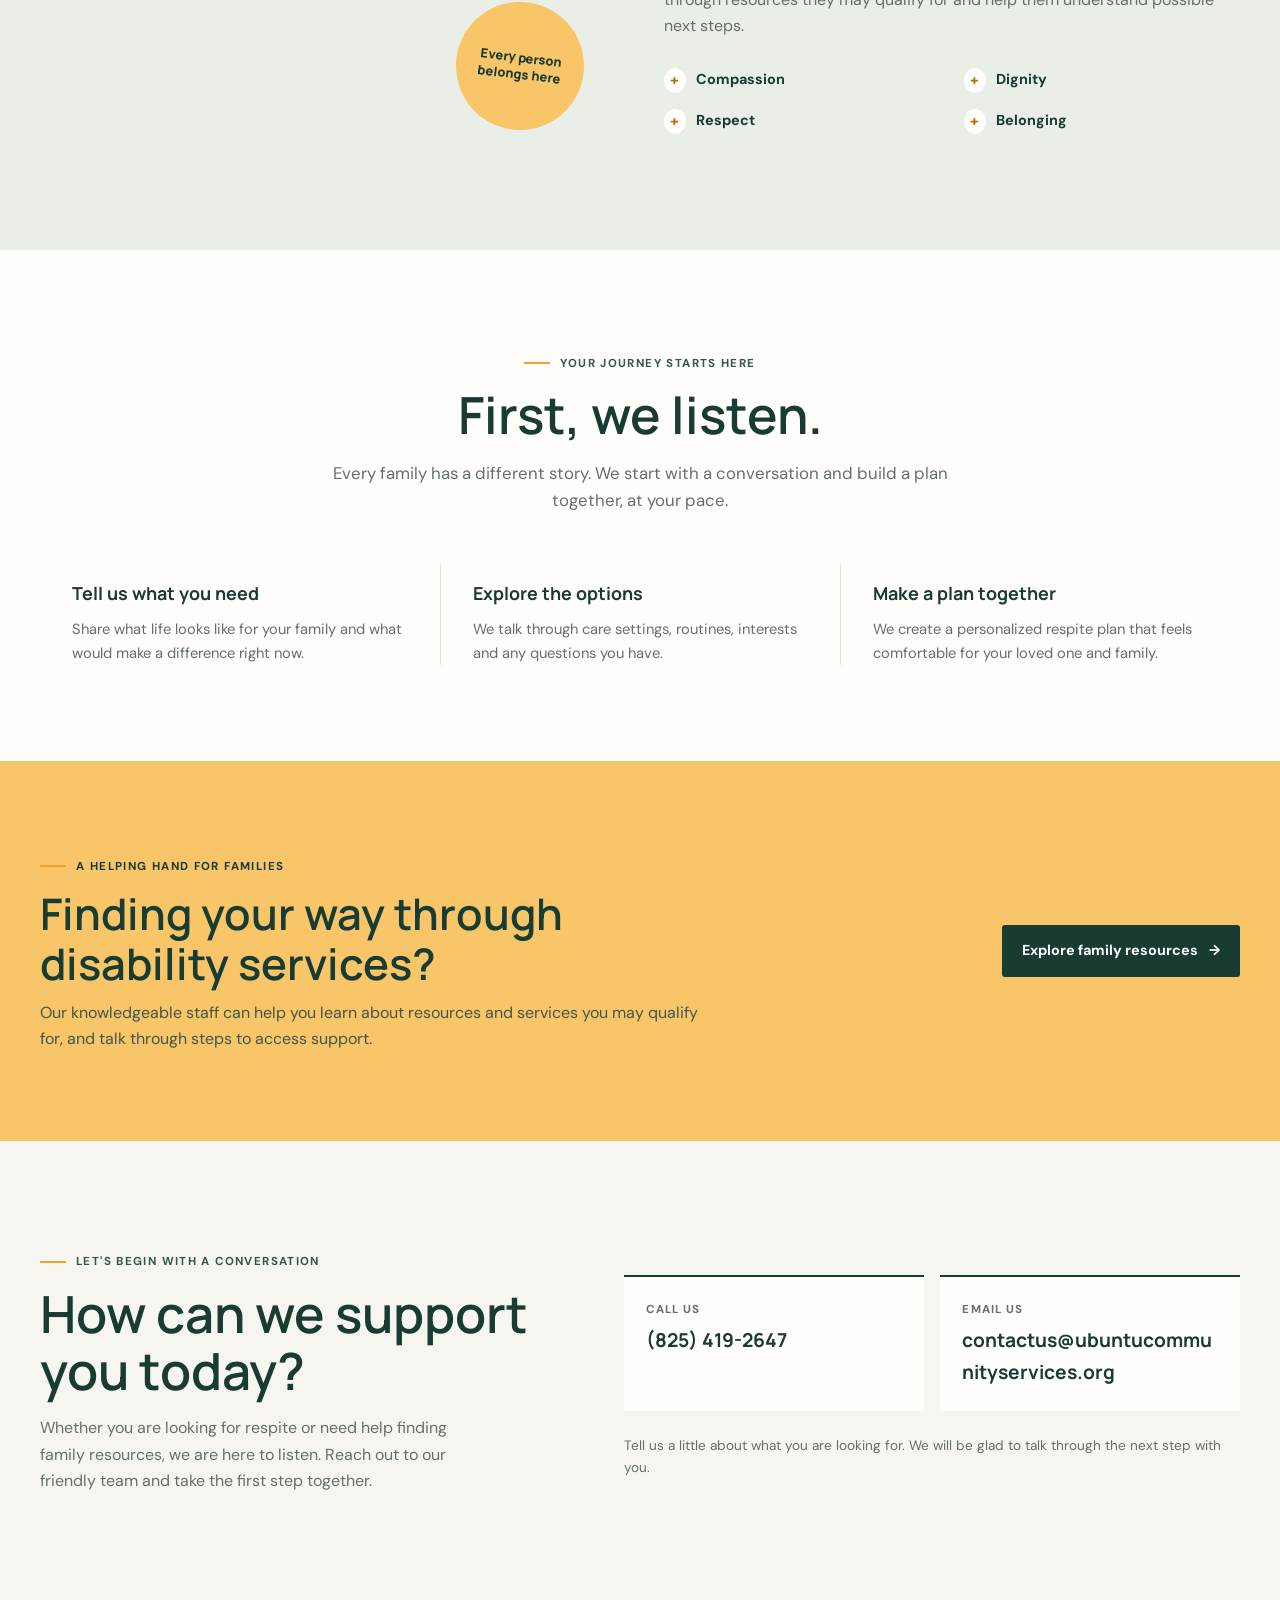
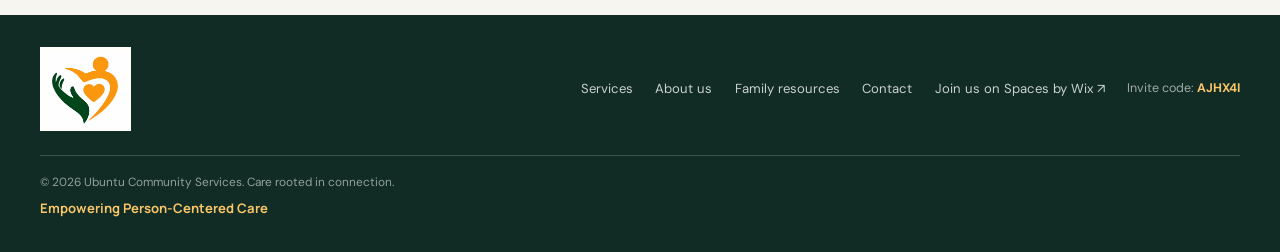
==== commit 9a32893e: "Finishing touches" ====
--- a/index.html
+++ b/index.html
@@ -161,6 +161,7 @@
     .invite-code { color: rgb(255 255 255 / 60%); font-size: .78rem; }
     .invite-code strong { color: var(--lime); font-weight: 700; }
     .copyright { margin: 1.5rem 0 0; padding-top: 1.1rem; border-top: 1px solid rgb(255 255 255 / 18%); color: rgb(255 255 255 / 55%); font-size: .74rem; }
+    .footer-slogan { margin: .35rem 0 0; color: var(--lime); font-family: var(--display); font-size: .82rem; font-weight: 700; }
 
     @media (max-width: 850px) {
       .header-inner { min-height: 76px; gap: .7rem; }
@@ -257,11 +258,12 @@
 
   <main id="main">
     <section class="hero" id="top" aria-labelledby="hero-title">
-      <img class="hero-image" src="https://images.unsplash.com/photo-1557989048-03456d01a26e?auto=format&amp;fit=crop&amp;w=2200&amp;q=85" alt="Students reading together in a sunlit classroom" fetchpriority="high">
+      <img class="hero-image" src="Support.png" alt="Support team image" fetchpriority="high">
       <div class="hero-content">
         <span class="eyebrow">Empowering Person-Centered Care</span>
         <h1 id="hero-title">Ubuntu Community <span>Services</span></h1>
-        <p class="hero-copy">Personalized respite care for people with developmental disabilities, and meaningful support for the families beside them.</p>
+        <p class="hero-copy">Personalized educational, respite and community-based support for children, youth and adults with developmental disabilities in Edmonton.</p>
+        <p class="hero-copy">We work alongside individuals, families, schools and disability-service partners to create meaningful, person-centred supports built around each person’s strengths, needs and goals.</p>
         <div class="hero-actions">
           <a class="button button-primary" href="contact.html">Start a conversation <span aria-hidden="true">&rarr;</span></a>
           <a class="button button-outline" href="services.html">Explore our services</a>
@@ -297,7 +299,7 @@
           <article class="service">
             <img class="service-image" src="https://images.unsplash.com/photo-1765896387387-0538bc9f997e?auto=format&amp;fit=crop&amp;w=900&amp;q=82" alt="Nurse smiling with an older patient during care" loading="lazy">
             <div class="service-content">
-              <span class="service-number">01 / AT HOME</span>
+              <span class="service-number">AT HOME</span>
               <h3>In-home respite</h3>
               <p>Thoughtful support in the comfort of familiar surroundings. Our support workers can help with daily routines, companionship and personalized care at home.</p>
               <a class="service-link" href="contact.html">Talk about in-home care <span aria-hidden="true">&rarr;</span></a>
@@ -306,7 +308,7 @@
           <article class="service">
             <img class="service-image" src="https://images.unsplash.com/photo-1529156069898-49953e39b3ac?auto=format&amp;fit=crop&amp;w=900&amp;q=82" alt="Friends spending time together outdoors" loading="lazy">
             <div class="service-content">
-              <span class="service-number">02 / OUT IN THE COMMUNITY</span>
+              <span class="service-number">OUT IN THE COMMUNITY</span>
               <h3>Community-based respite</h3>
               <p>Make space for connection and new experiences. We plan outings around your loved one's interests, from a mall visit or LRT ride to a fun evening out.</p>
               <a class="service-link" href="contact.html">Plan an outing <span aria-hidden="true">&rarr;</span></a>
@@ -315,7 +317,7 @@
           <article class="service">
             <img class="service-image" src="https://images.unsplash.com/photo-1511632765486-a01980e01a18?auto=format&amp;fit=crop&amp;w=900&amp;q=82" alt="People gathered together in a welcoming shared space" loading="lazy">
             <div class="service-content">
-              <span class="service-number">03 / A PLACE TO UNWIND</span>
+              <span class="service-number">A PLACE TO UNWIND</span>
               <h3>Out-of-home respite</h3>
               <p>A warm, home-like setting for relaxing and connecting. Enjoy movie nights, arts and crafts, music, quiet conversation and activities at a comfortable pace.</p>
               <a class="service-link" href="contact.html">Ask about our care centre <span aria-hidden="true">&rarr;</span></a>
@@ -367,17 +369,14 @@
         </div>
         <div class="steps">
           <article class="step">
-            <span class="step-number">01</span>
             <h3>Tell us what you need</h3>
             <p>Share what life looks like for your family and what would make a difference right now.</p>
           </article>
           <article class="step">
-            <span class="step-number">02</span>
             <h3>Explore the options</h3>
             <p>We talk through care settings, routines, interests and any questions you have.</p>
           </article>
           <article class="step">
-            <span class="step-number">03</span>
             <h3>Make a plan together</h3>
             <p>We create a personalized respite plan that feels comfortable for your loved one and family.</p>
           </article>
@@ -434,6 +433,7 @@
         </nav>
       </div>
       <p class="copyright">&copy; <span data-current-year>2026</span> Ubuntu Community Services. Care rooted in connection.</p>
+      <p class="footer-slogan">Empowering Person-Centered Care</p>
     </div>
   </footer>
 
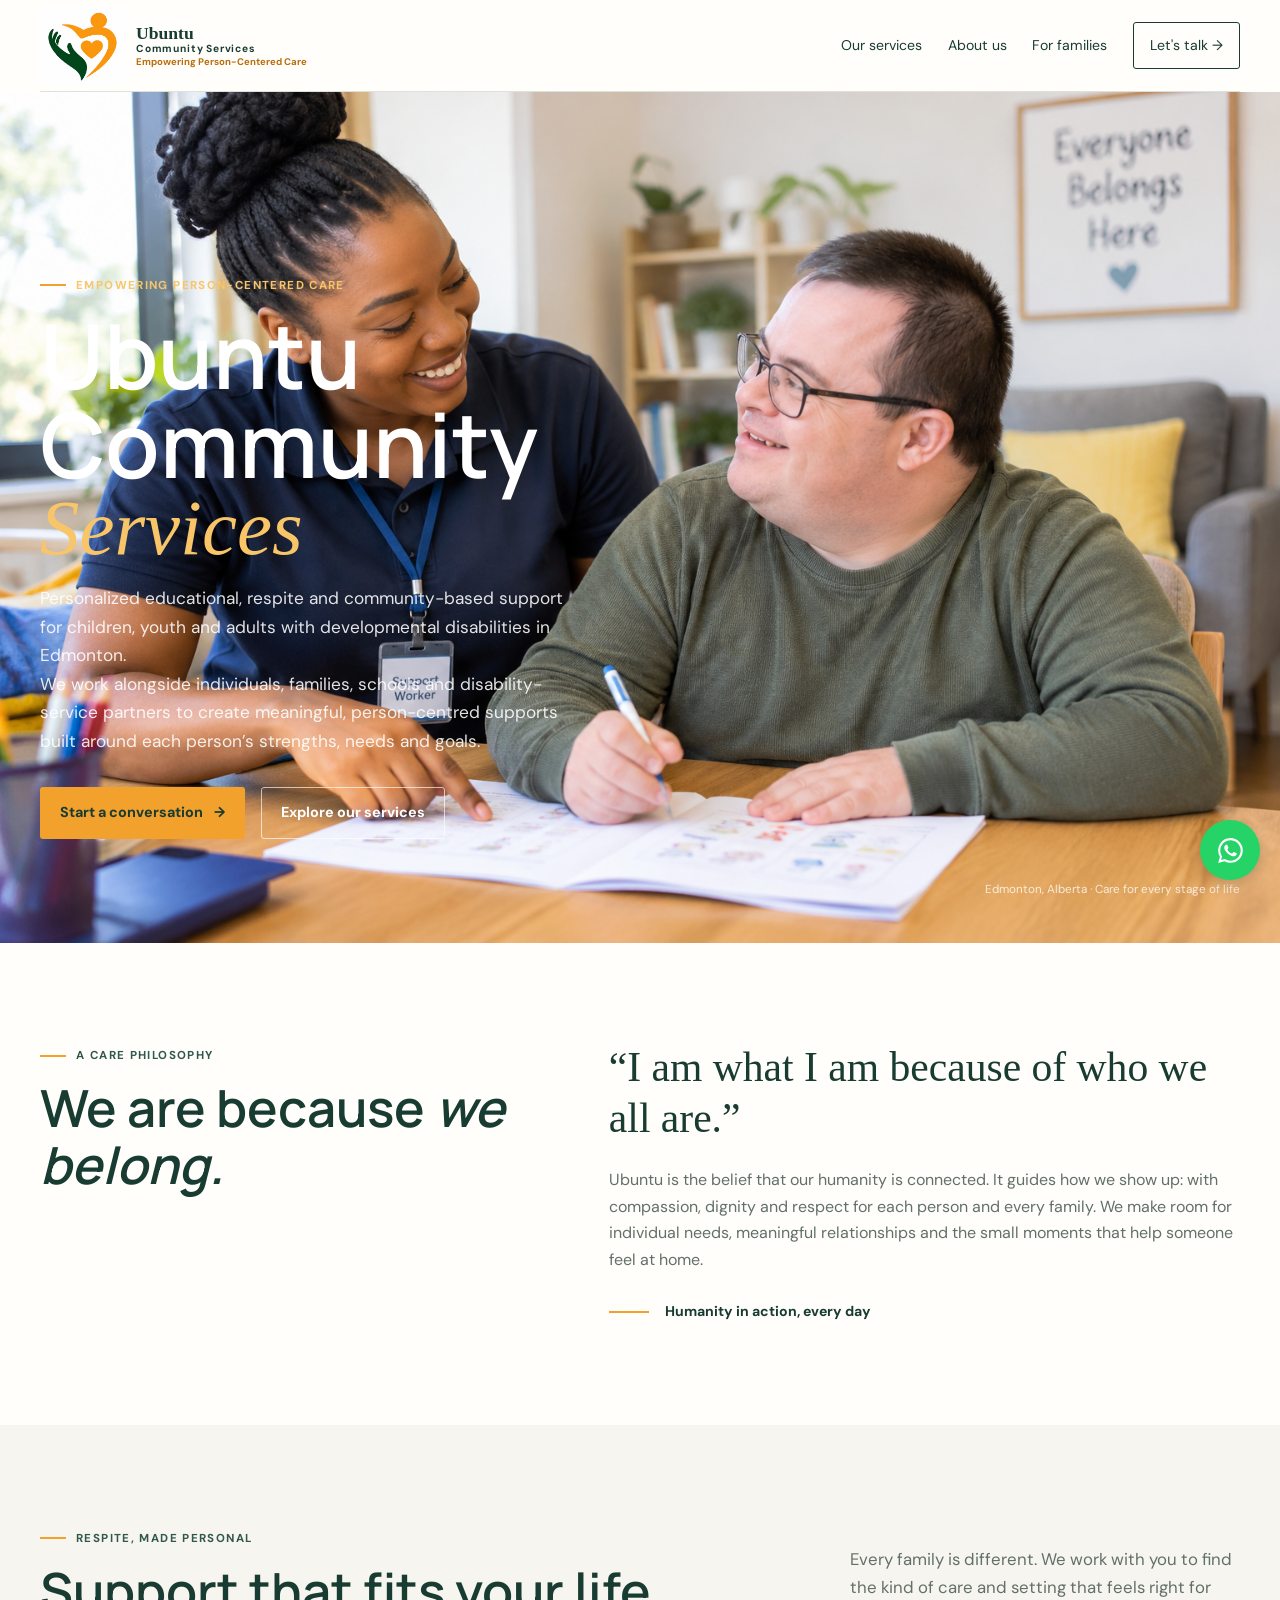
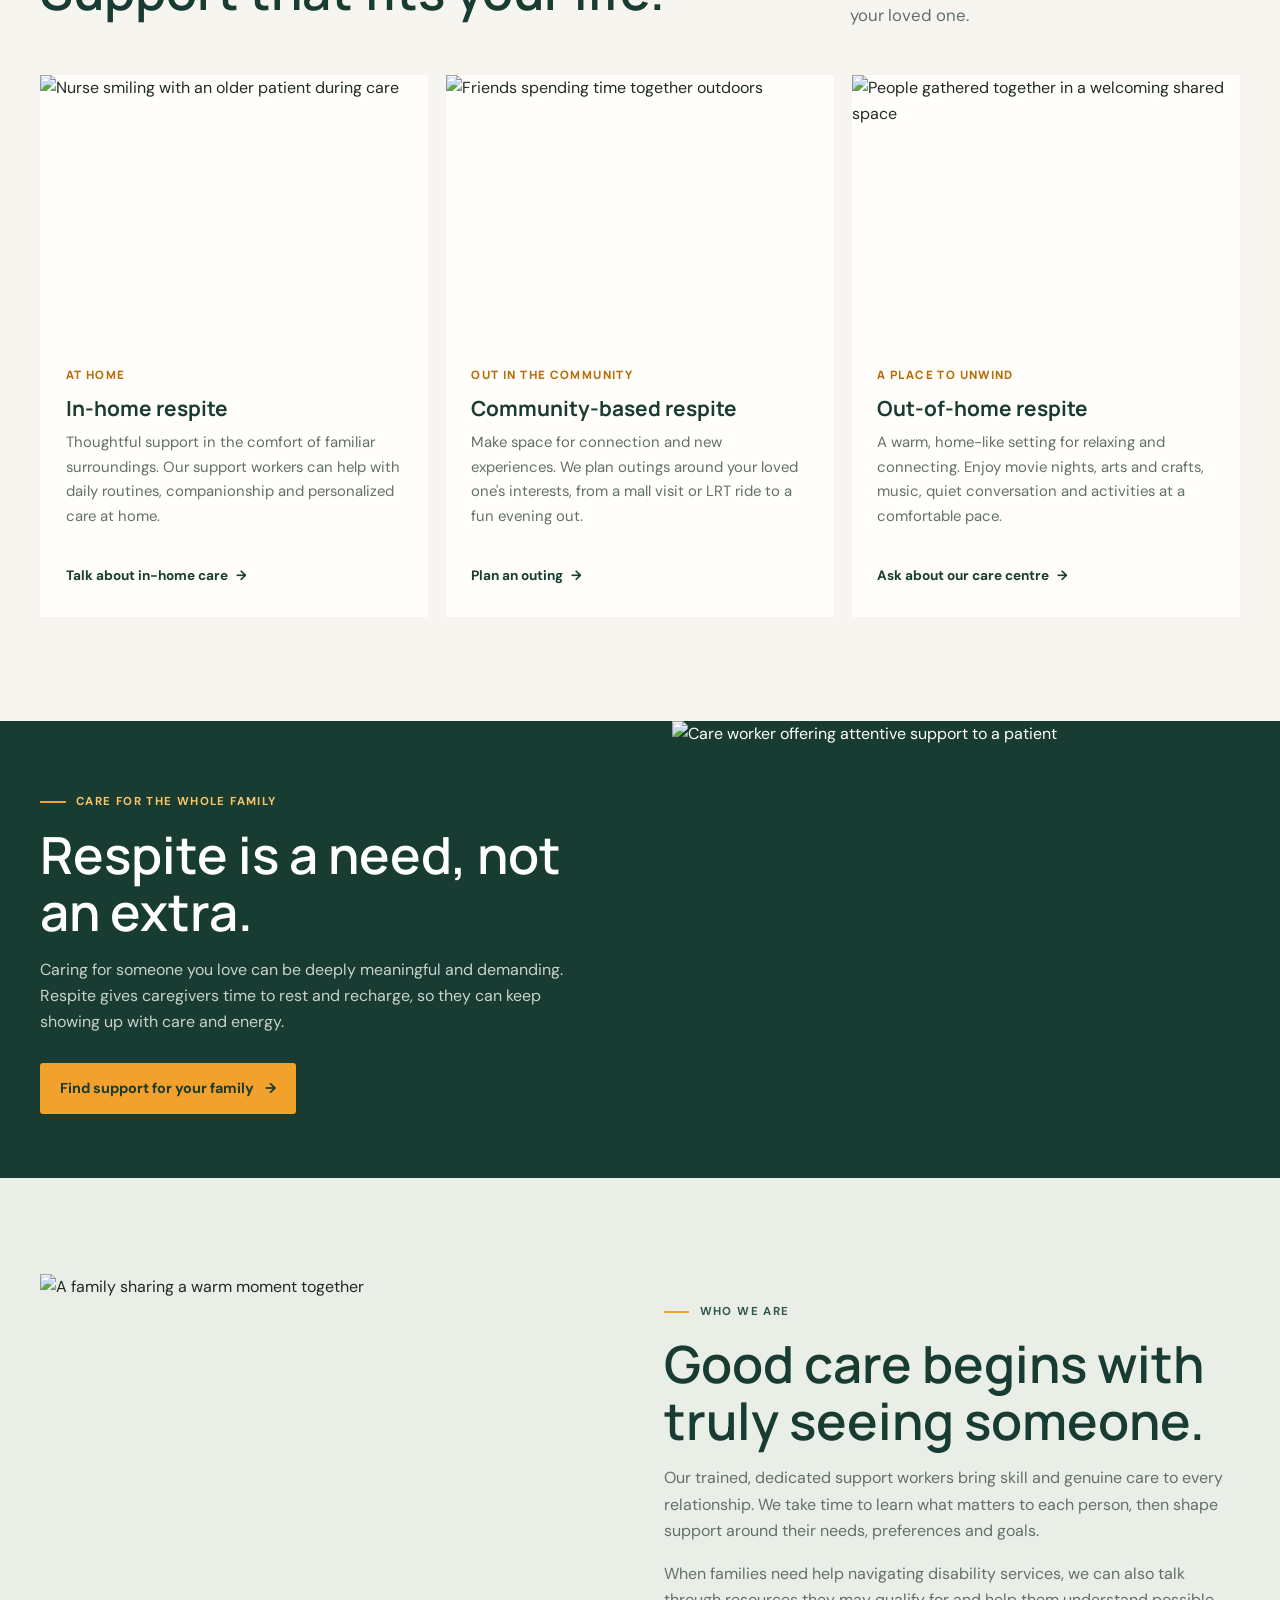
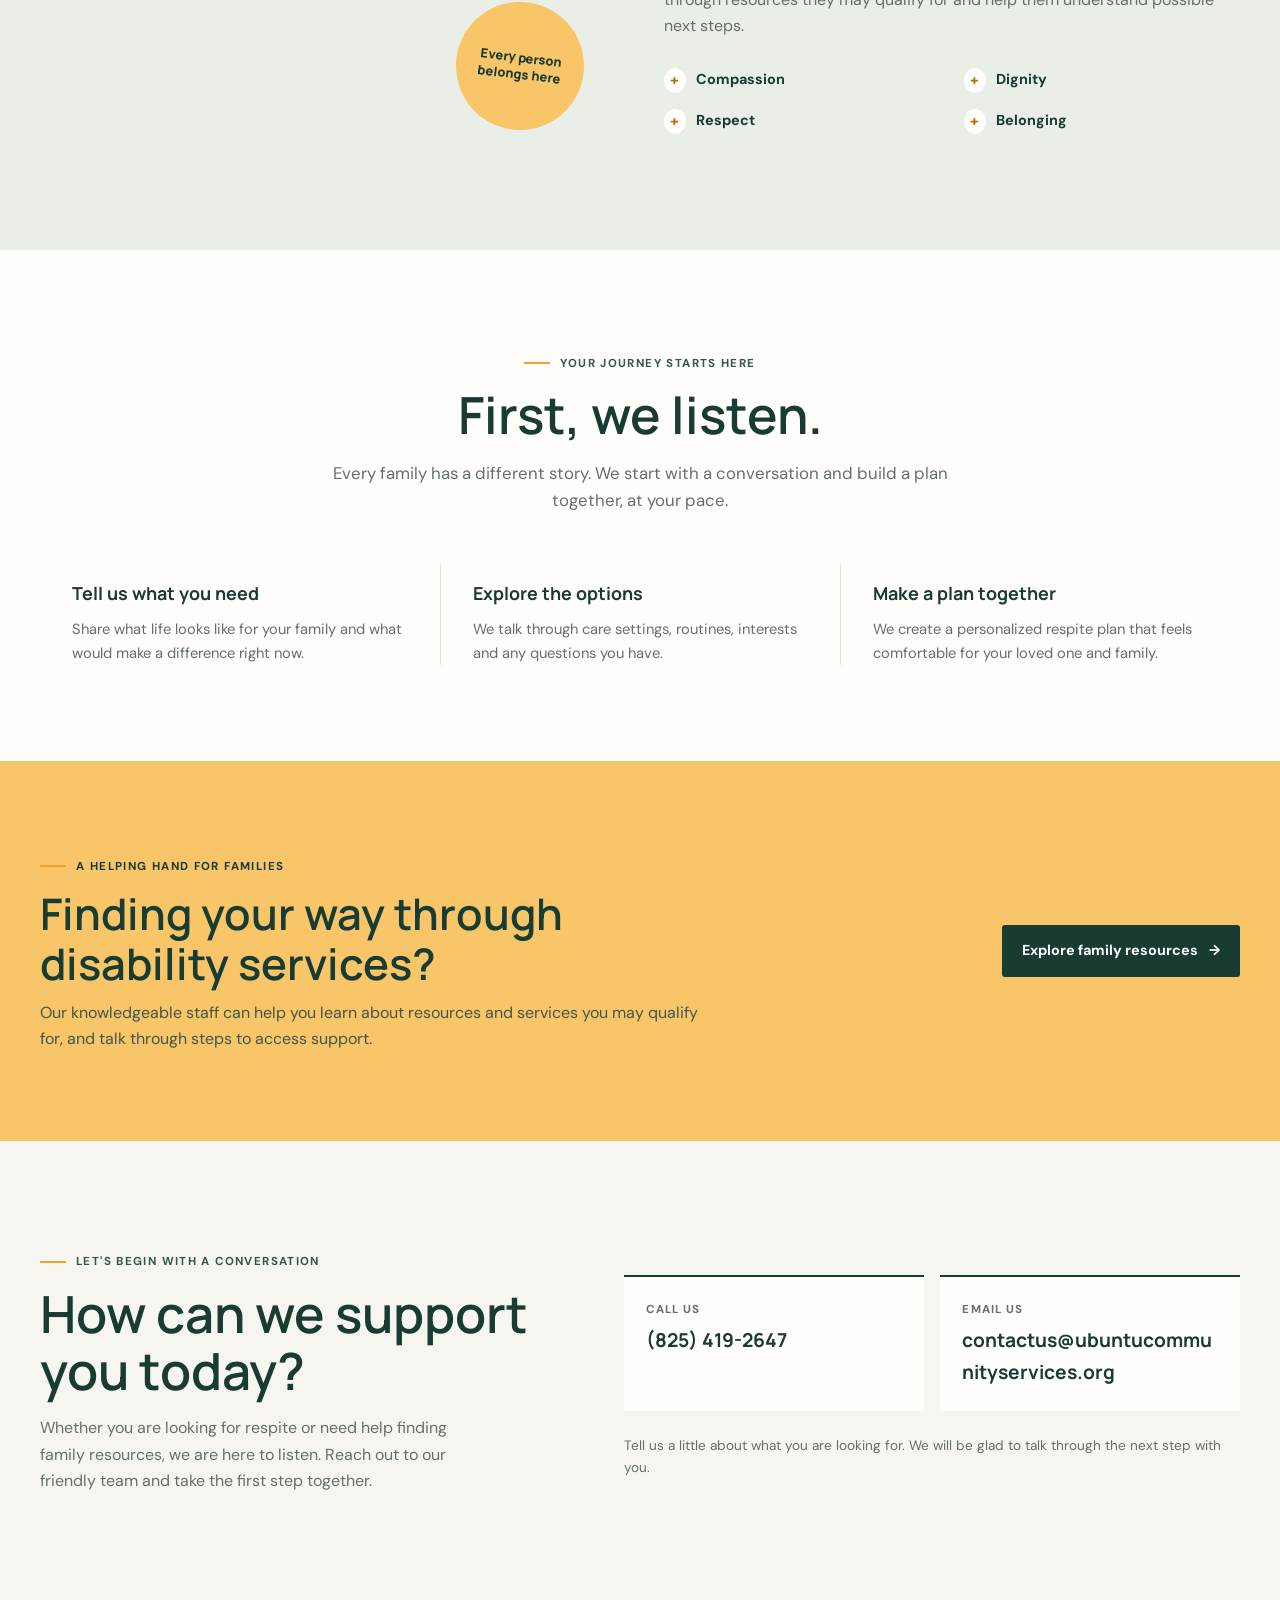
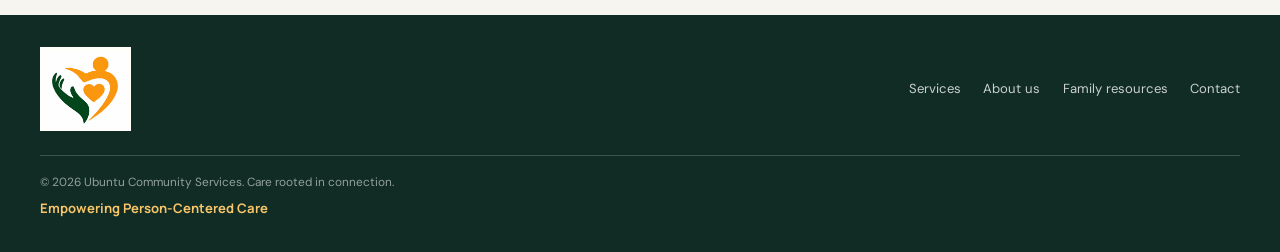
==== commit 30c38c58: "Changed grid to block" ====
--- a/index.html
+++ b/index.html
@@ -212,7 +212,7 @@
       .approach-stamp { right: -.65rem; width: 104px; font-size: .7rem; }
       .values-list { gap: .85rem; }
       .steps { grid-template-columns: 1fr; gap: 1.5rem; }
-      .step { display: grid; grid-template-columns: 42px 1fr; column-gap: 1rem; padding: 0; border: 0; }
+      .step { display: block; grid-template-columns: 42px 1fr; column-gap: 1rem; padding: 0; border: 0; }
       .step-number { grid-row: span 2; }
       .step h3 { margin: .1rem 0 .3rem; }
       .step p { grid-column: 2; }
@@ -428,8 +428,7 @@
           <a href="about.html">About us</a>
           <a href="families.html">Family resources</a>
           <a href="contact.html">Contact</a>
-          <a href="https://wix.app/mobile.apps/b6NwbTK?ref=2_m_so" target="_blank" rel="noopener noreferrer">Join us on Spaces by Wix <span aria-hidden="true">&nearr;</span></a>
-          <span class="invite-code">Invite code: <strong>AJHX4I</strong></span>
+          
         </nav>
       </div>
       <p class="copyright">&copy; <span data-current-year>2026</span> Ubuntu Community Services. Care rooted in connection.</p>
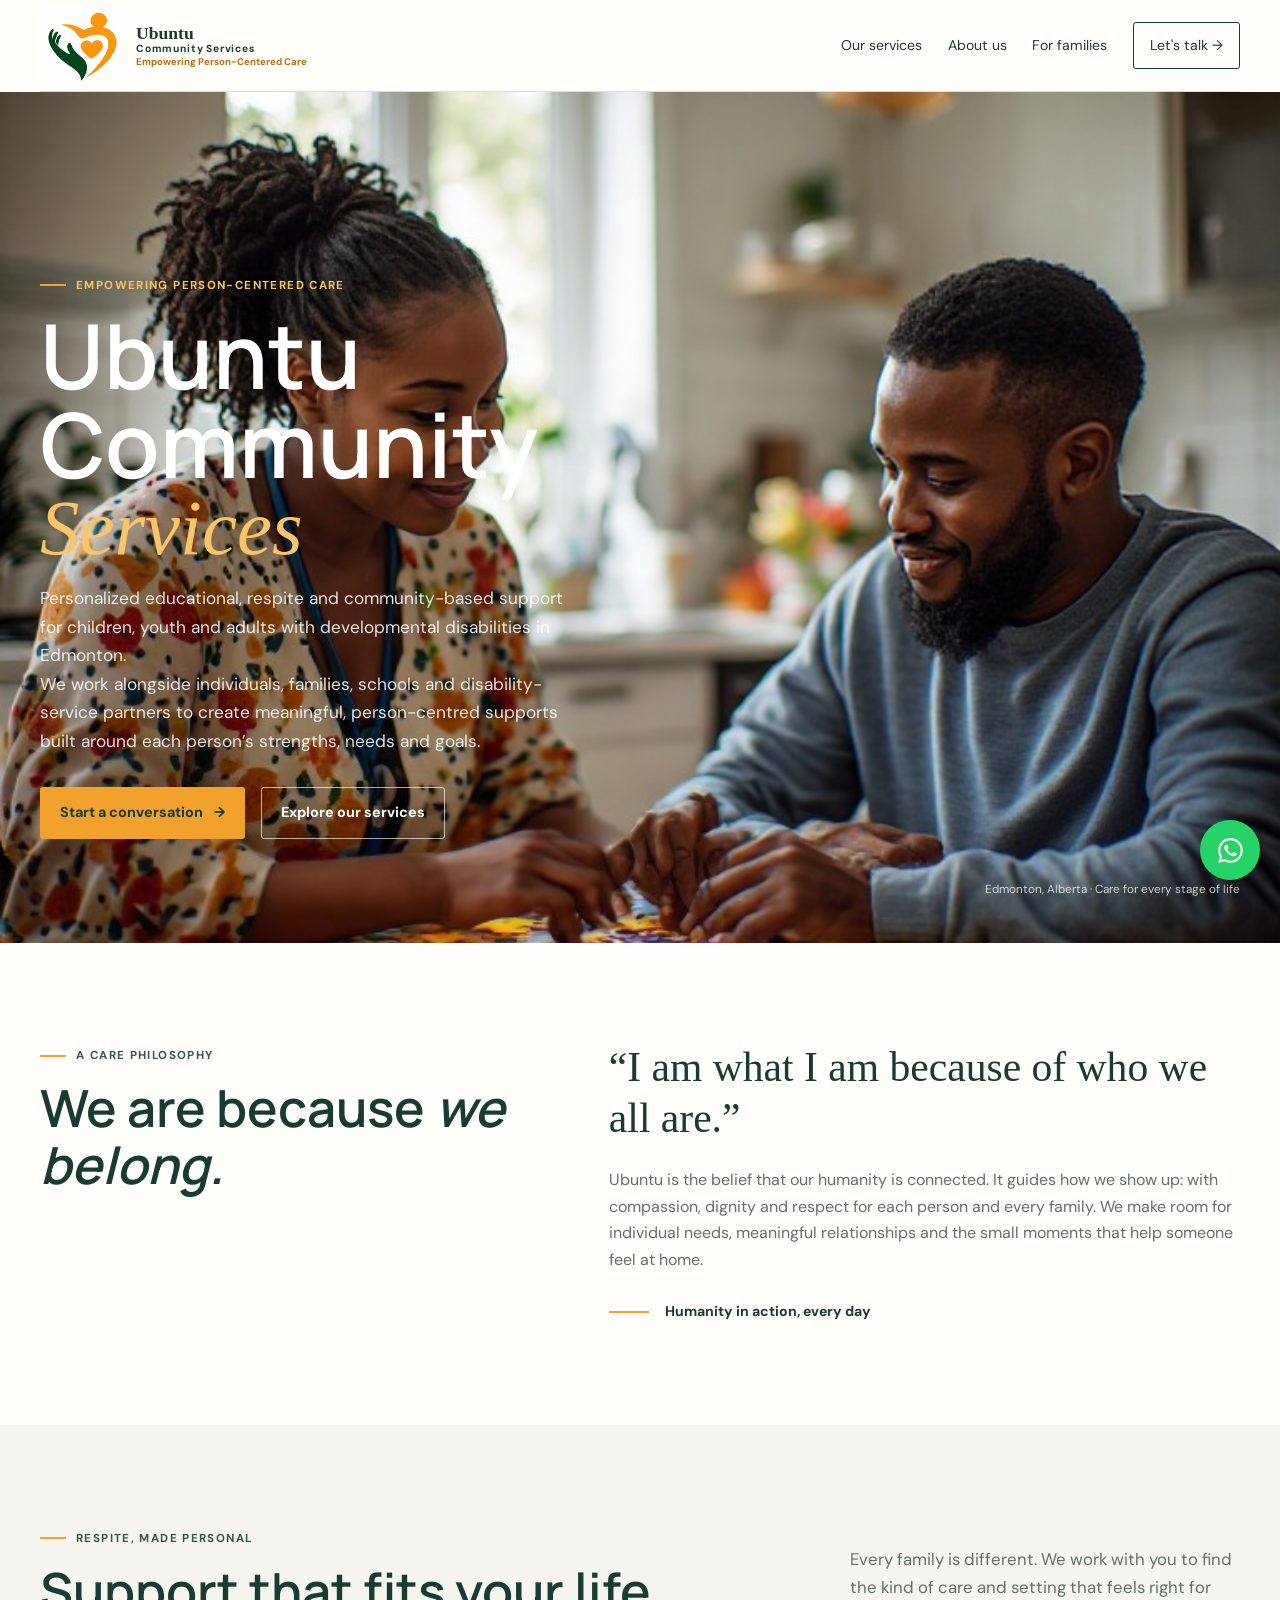
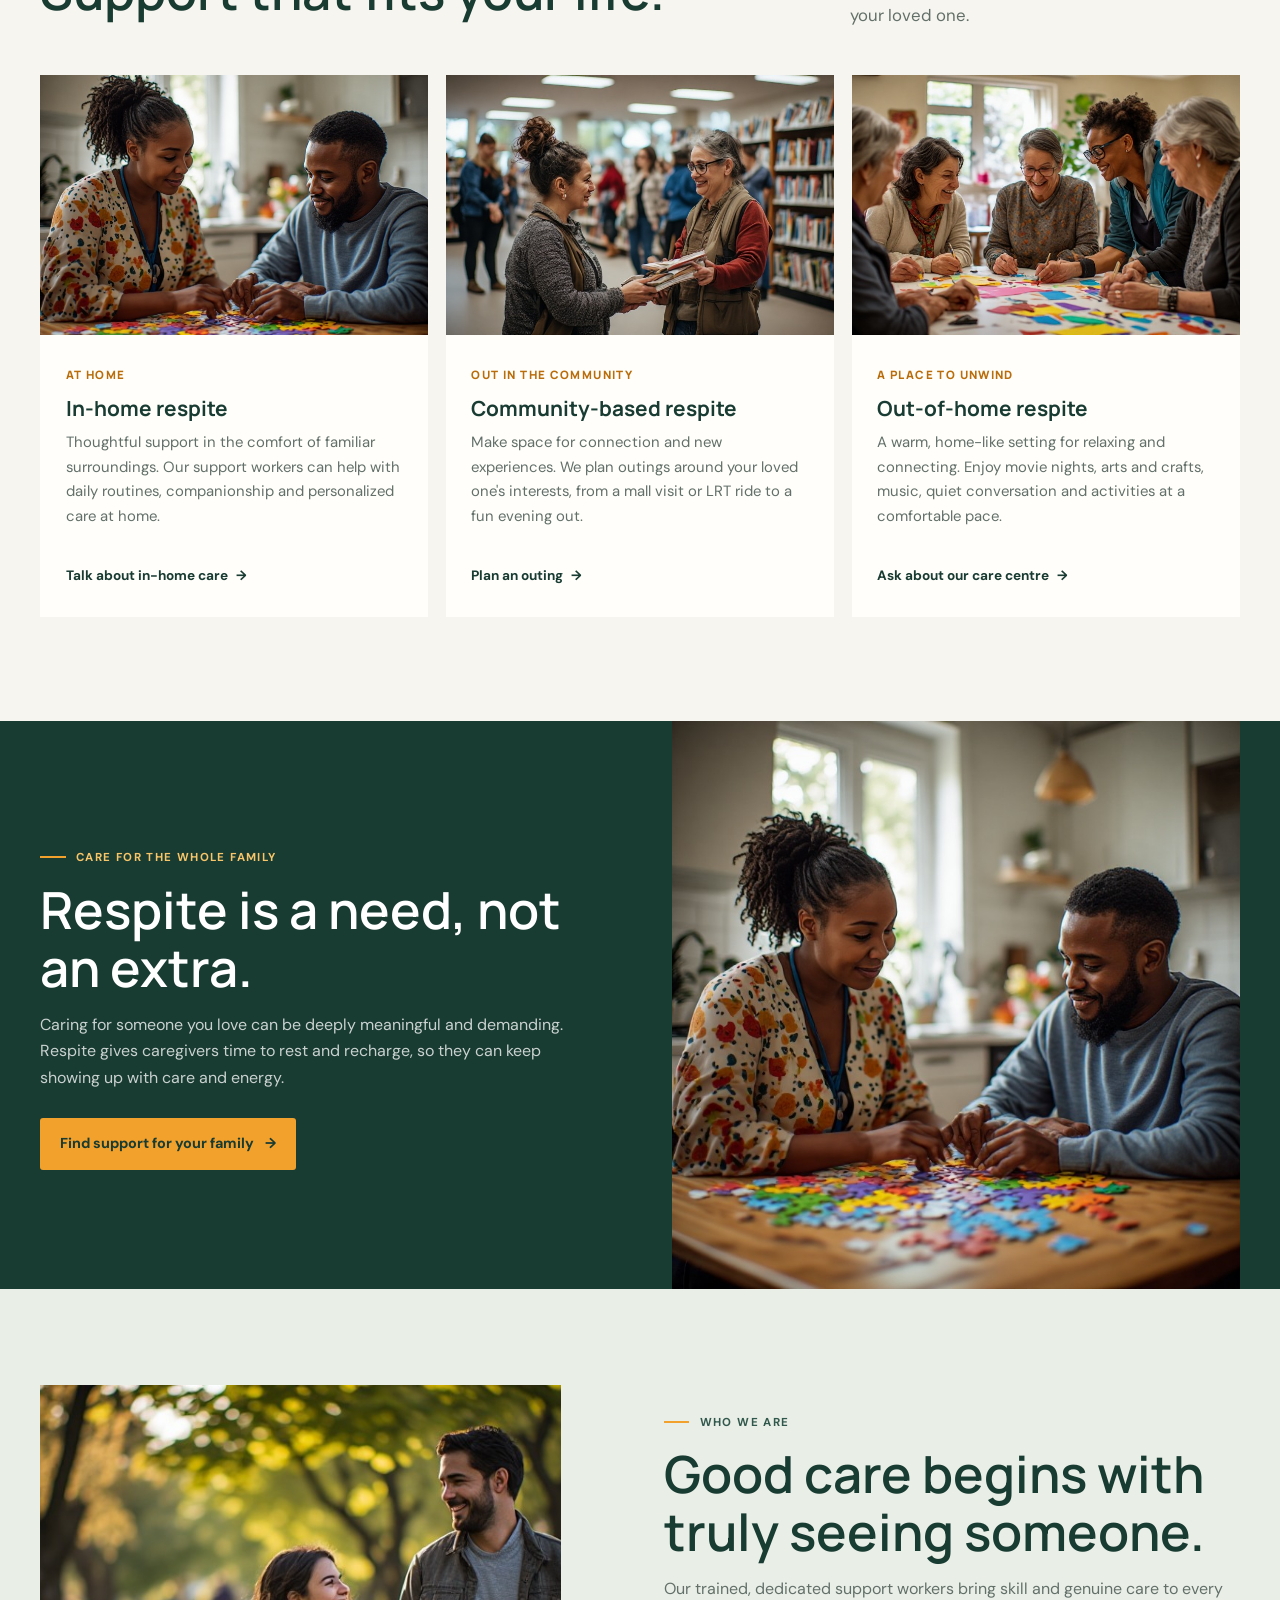
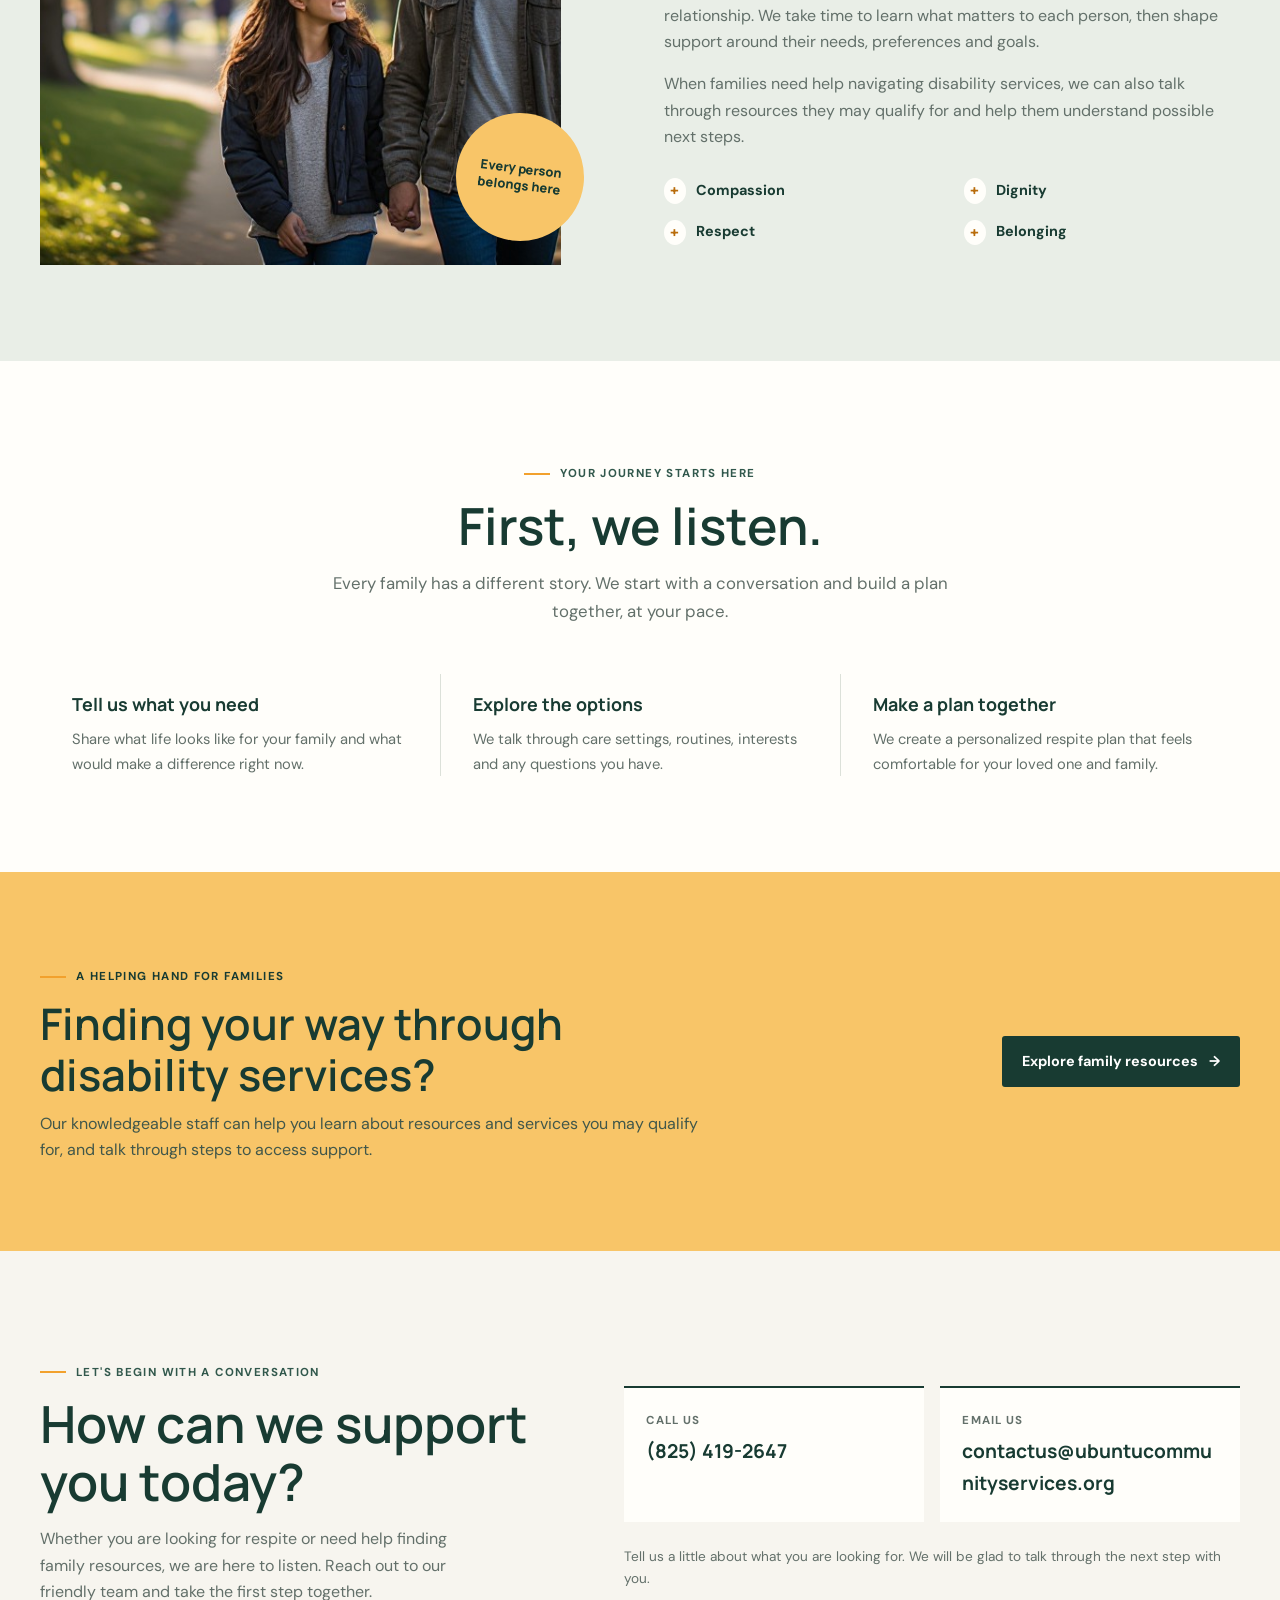
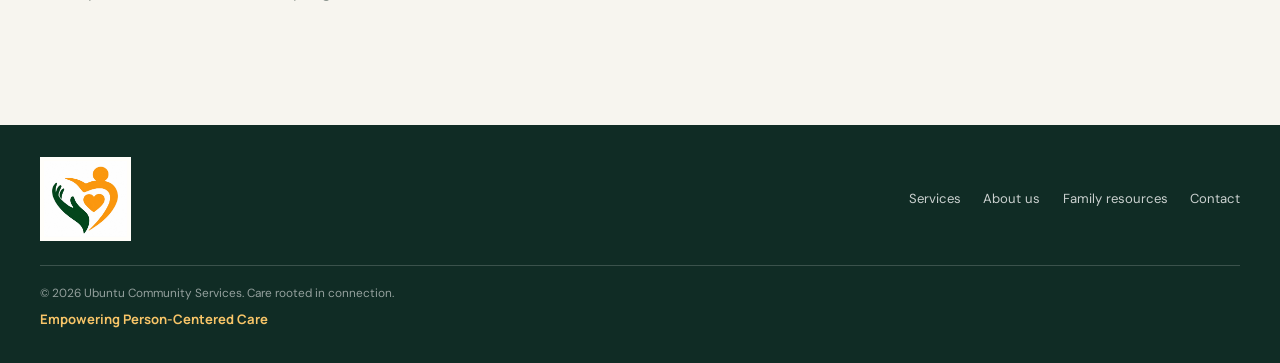
==== commit 5f90c08b: "images & email" ====
--- a/index.html
+++ b/index.html
@@ -258,7 +258,7 @@
 
   <main id="main">
     <section class="hero" id="top" aria-labelledby="hero-title">
-      <img class="hero-image" src="Support.png" alt="Support team image" fetchpriority="high">
+      <img class="hero-image" src="images/ai-home.jpg" alt="A support worker and an adult working on a puzzle together at home" fetchpriority="high">
       <div class="hero-content">
         <span class="eyebrow">Empowering Person-Centered Care</span>
         <h1 id="hero-title">Ubuntu Community <span>Services</span></h1>
@@ -297,7 +297,7 @@
         </div>
         <div class="service-grid">
           <article class="service">
-            <img class="service-image" src="https://images.unsplash.com/photo-1765896387387-0538bc9f997e?auto=format&amp;fit=crop&amp;w=900&amp;q=82" alt="Nurse smiling with an older patient during care" loading="lazy">
+            <img class="service-image" src="images/ai-home.jpg" alt="A support worker and an adult working on a puzzle together at home" loading="lazy">
             <div class="service-content">
               <span class="service-number">AT HOME</span>
               <h3>In-home respite</h3>
@@ -306,7 +306,7 @@
             </div>
           </article>
           <article class="service">
-            <img class="service-image" src="https://images.unsplash.com/photo-1529156069898-49953e39b3ac?auto=format&amp;fit=crop&amp;w=900&amp;q=82" alt="Friends spending time together outdoors" loading="lazy">
+            <img class="service-image" src="images/ai-community-1.jpg" alt="A support worker and an adult sharing a community outing at a library" loading="lazy">
             <div class="service-content">
               <span class="service-number">OUT IN THE COMMUNITY</span>
               <h3>Community-based respite</h3>
@@ -315,7 +315,7 @@
             </div>
           </article>
           <article class="service">
-            <img class="service-image" src="https://images.unsplash.com/photo-1511632765486-a01980e01a18?auto=format&amp;fit=crop&amp;w=900&amp;q=82" alt="People gathered together in a welcoming shared space" loading="lazy">
+            <img class="service-image" src="images/ai-centre-1.jpg" alt="Adults and support workers taking part in an art activity together" loading="lazy">
             <div class="service-content">
               <span class="service-number">A PLACE TO UNWIND</span>
               <h3>Out-of-home respite</h3>
@@ -335,14 +335,14 @@
           <p>Caring for someone you love can be deeply meaningful and demanding. Respite gives caregivers time to rest and recharge, so they can keep showing up with care and energy.</p>
           <a class="button button-primary" href="families.html">Find support for your family <span aria-hidden="true">&rarr;</span></a>
         </div>
-        <img class="caregiver-image" src="https://images.unsplash.com/photo-1765896387387-0538bc9f997e?auto=format&amp;fit=crop&amp;w=1100&amp;q=85" alt="Care worker offering attentive support to a patient" loading="lazy">
+        <img class="caregiver-image" src="images/ai-home.jpg" alt="A support worker and an adult working on a puzzle together at home" loading="lazy">
       </div>
     </section>
 
     <section class="approach" id="approach" aria-labelledby="approach-title">
       <div class="wrap approach-grid">
         <div class="approach-image-wrap">
-          <img class="approach-image" src="https://images.unsplash.com/photo-1516627145497-ae6968895b74?auto=format&amp;fit=crop&amp;w=1000&amp;q=85" alt="A family sharing a warm moment together" loading="lazy">
+          <img class="approach-image" src="images/ai-family-1.jpg" alt="A caregiver and an adult family member walking together in a park" loading="lazy">
           <div class="approach-stamp" aria-hidden="true">Every person<br>belongs here</div>
         </div>
         <div class="approach-copy">
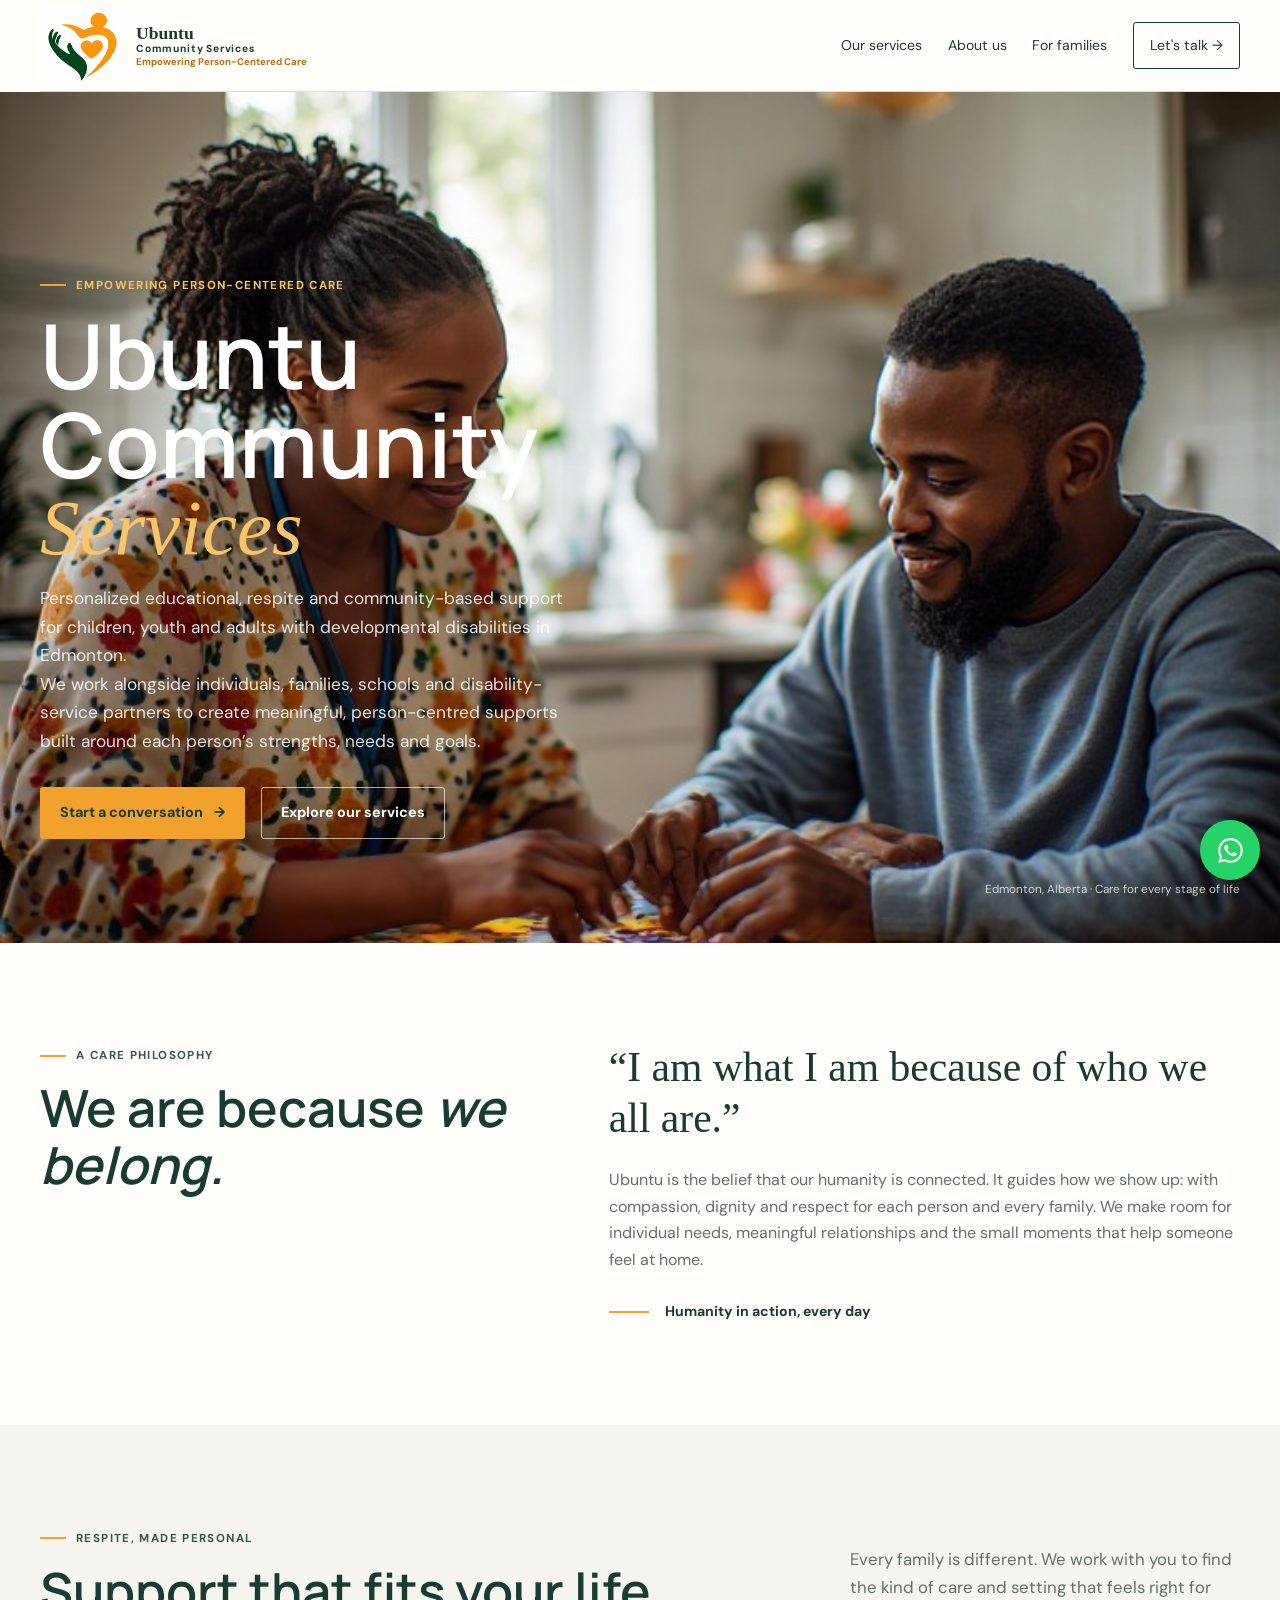
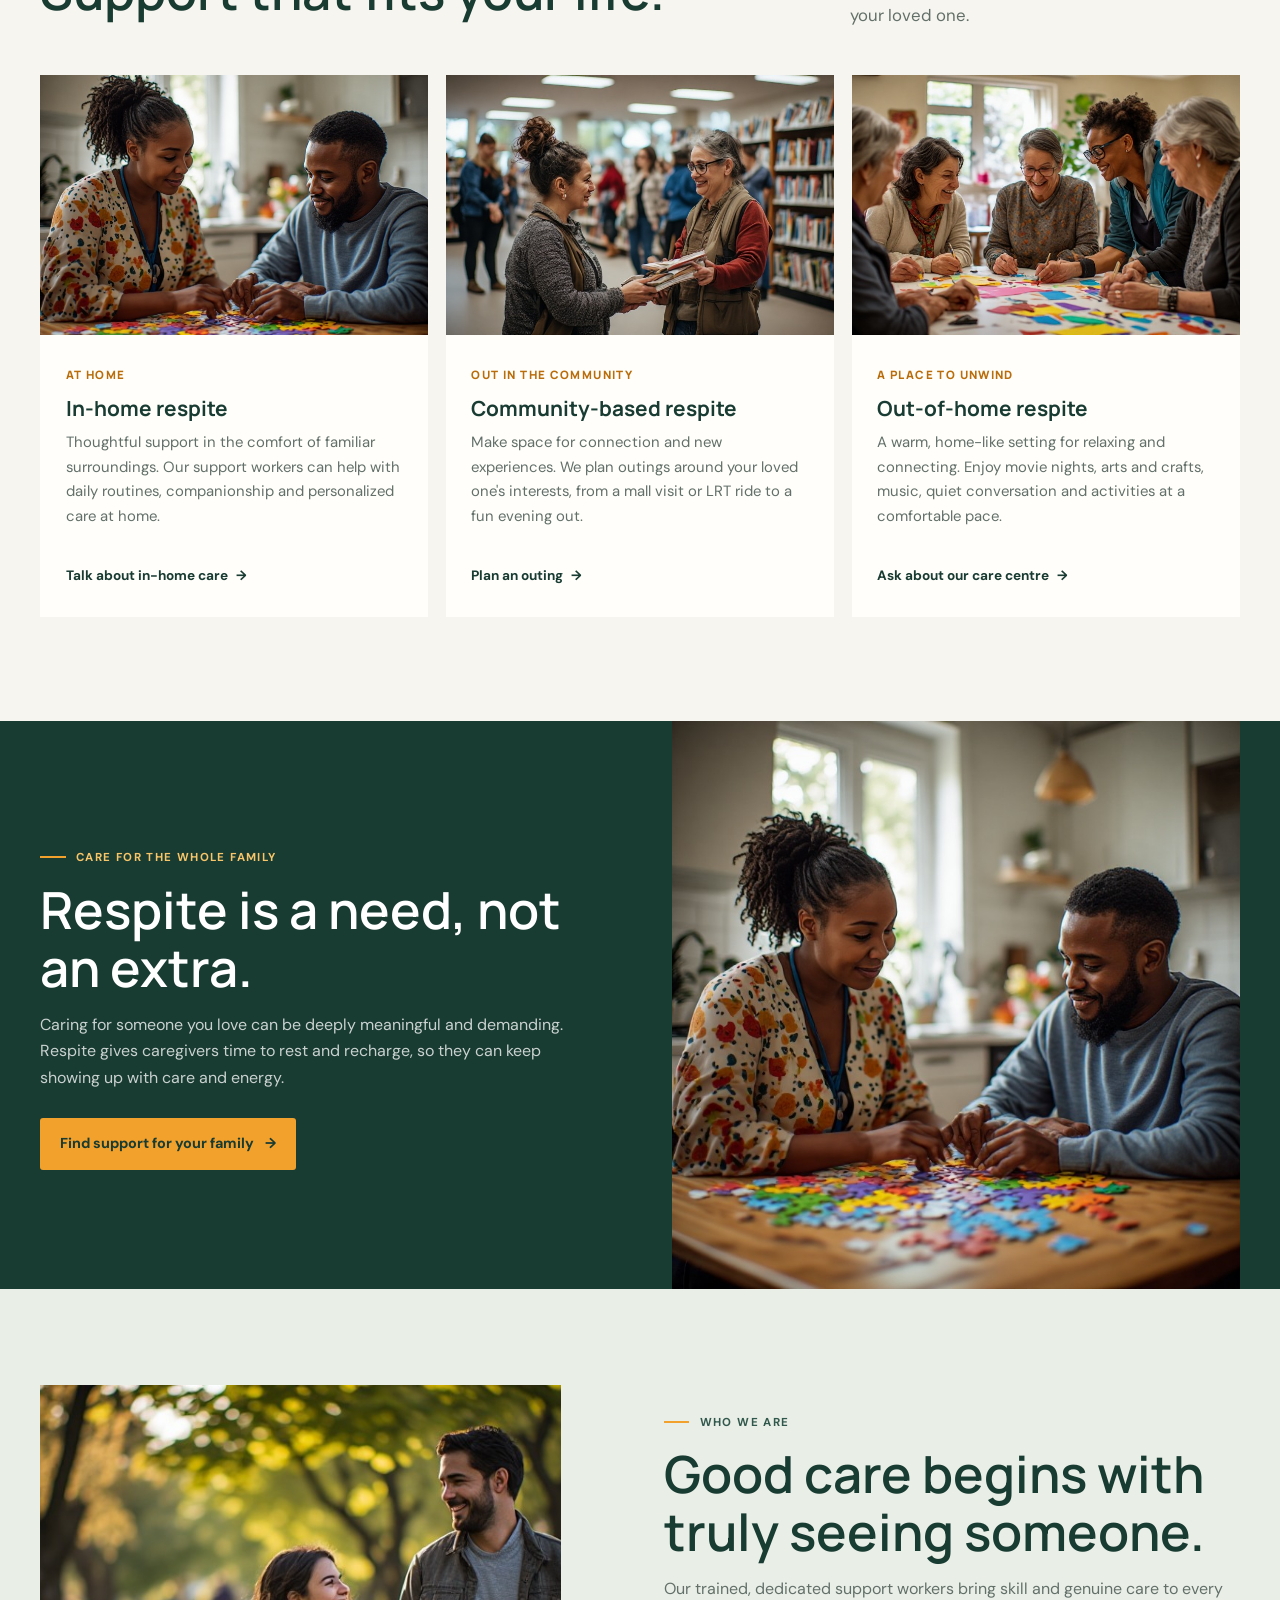
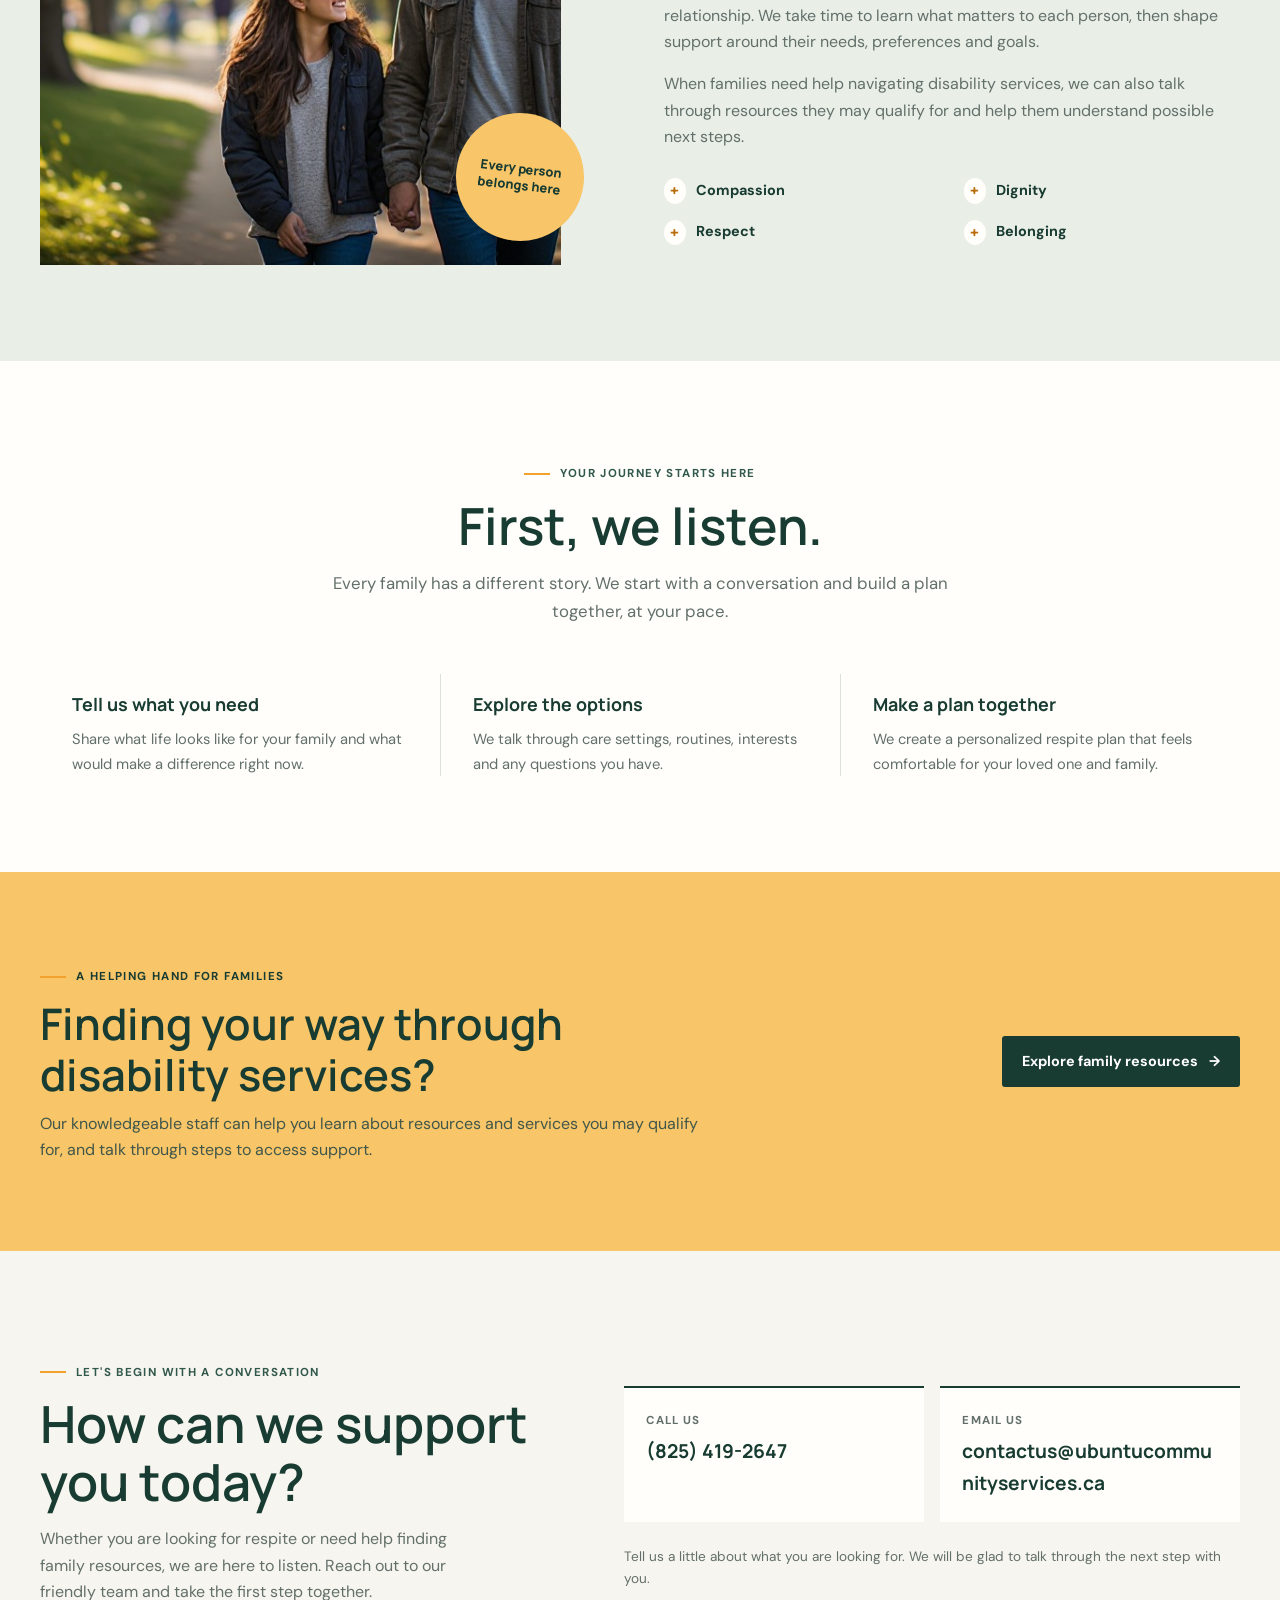
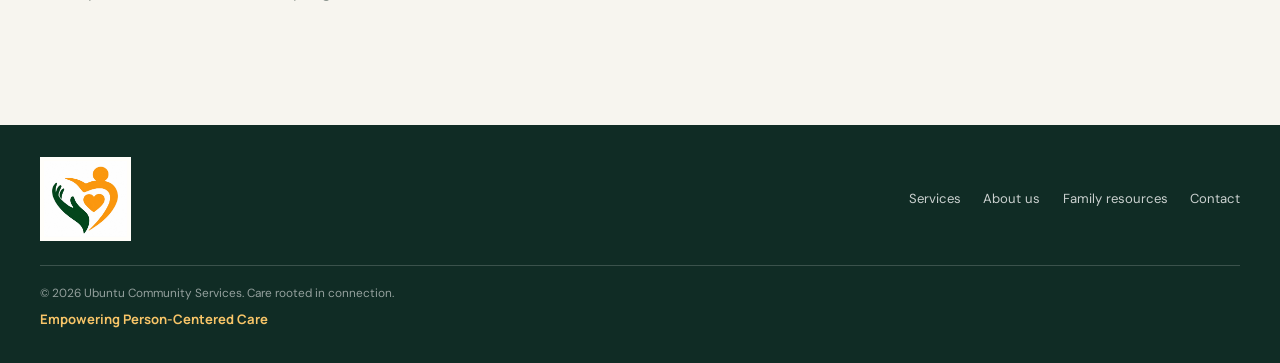
==== commit 1ac52a5a: "email on all pages again" ====
--- a/index.html
+++ b/index.html
@@ -409,7 +409,7 @@
           </div>
           <div class="contact-item">
             <span>Email us</span>
-            <a href="mailto:contactus@ubuntucommunityservices.org">contactus@ubuntucommunityservices.org</a>
+            <a href="mailto:contactus@ubuntucommunityservices.ca">contactus@ubuntucommunityservices.ca</a>
           </div>
           <p class="contact-note">Tell us a little about what you are looking for. We will be glad to talk through the next step with you.</p>
         </div>
